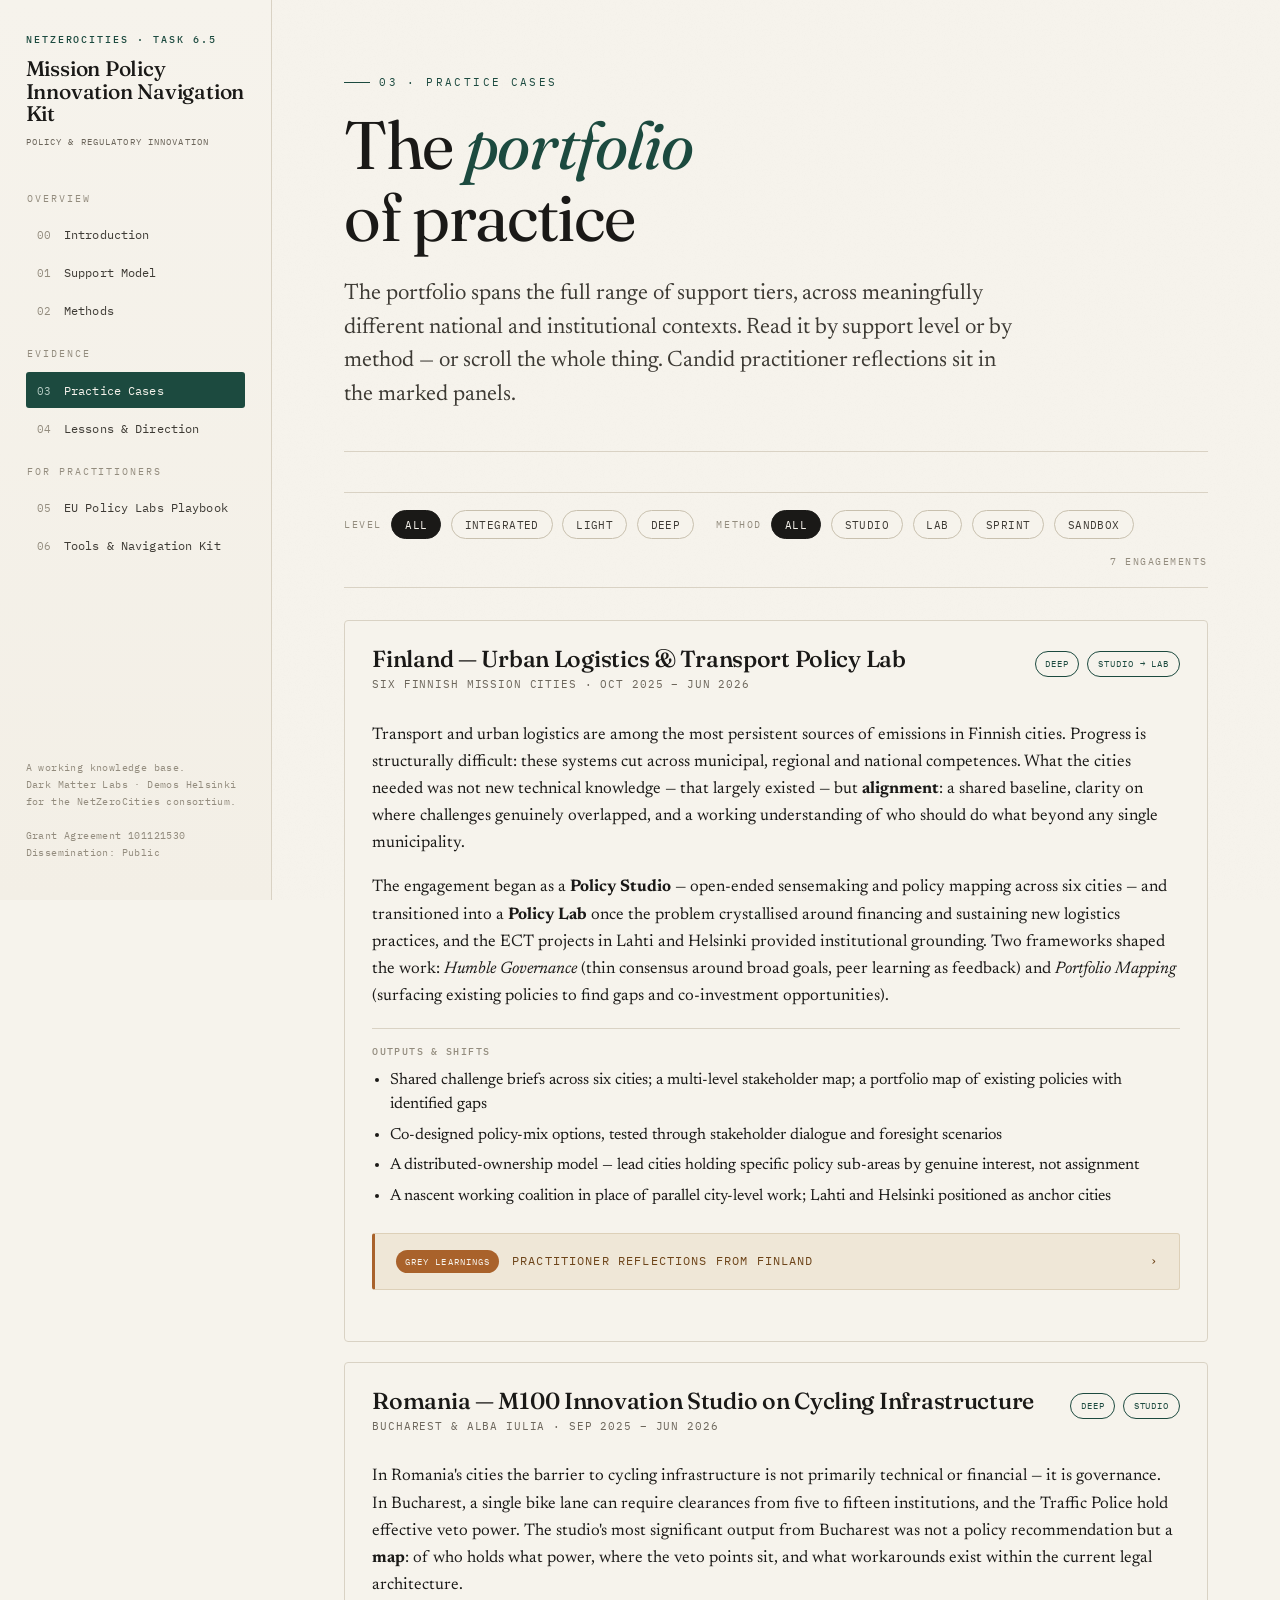
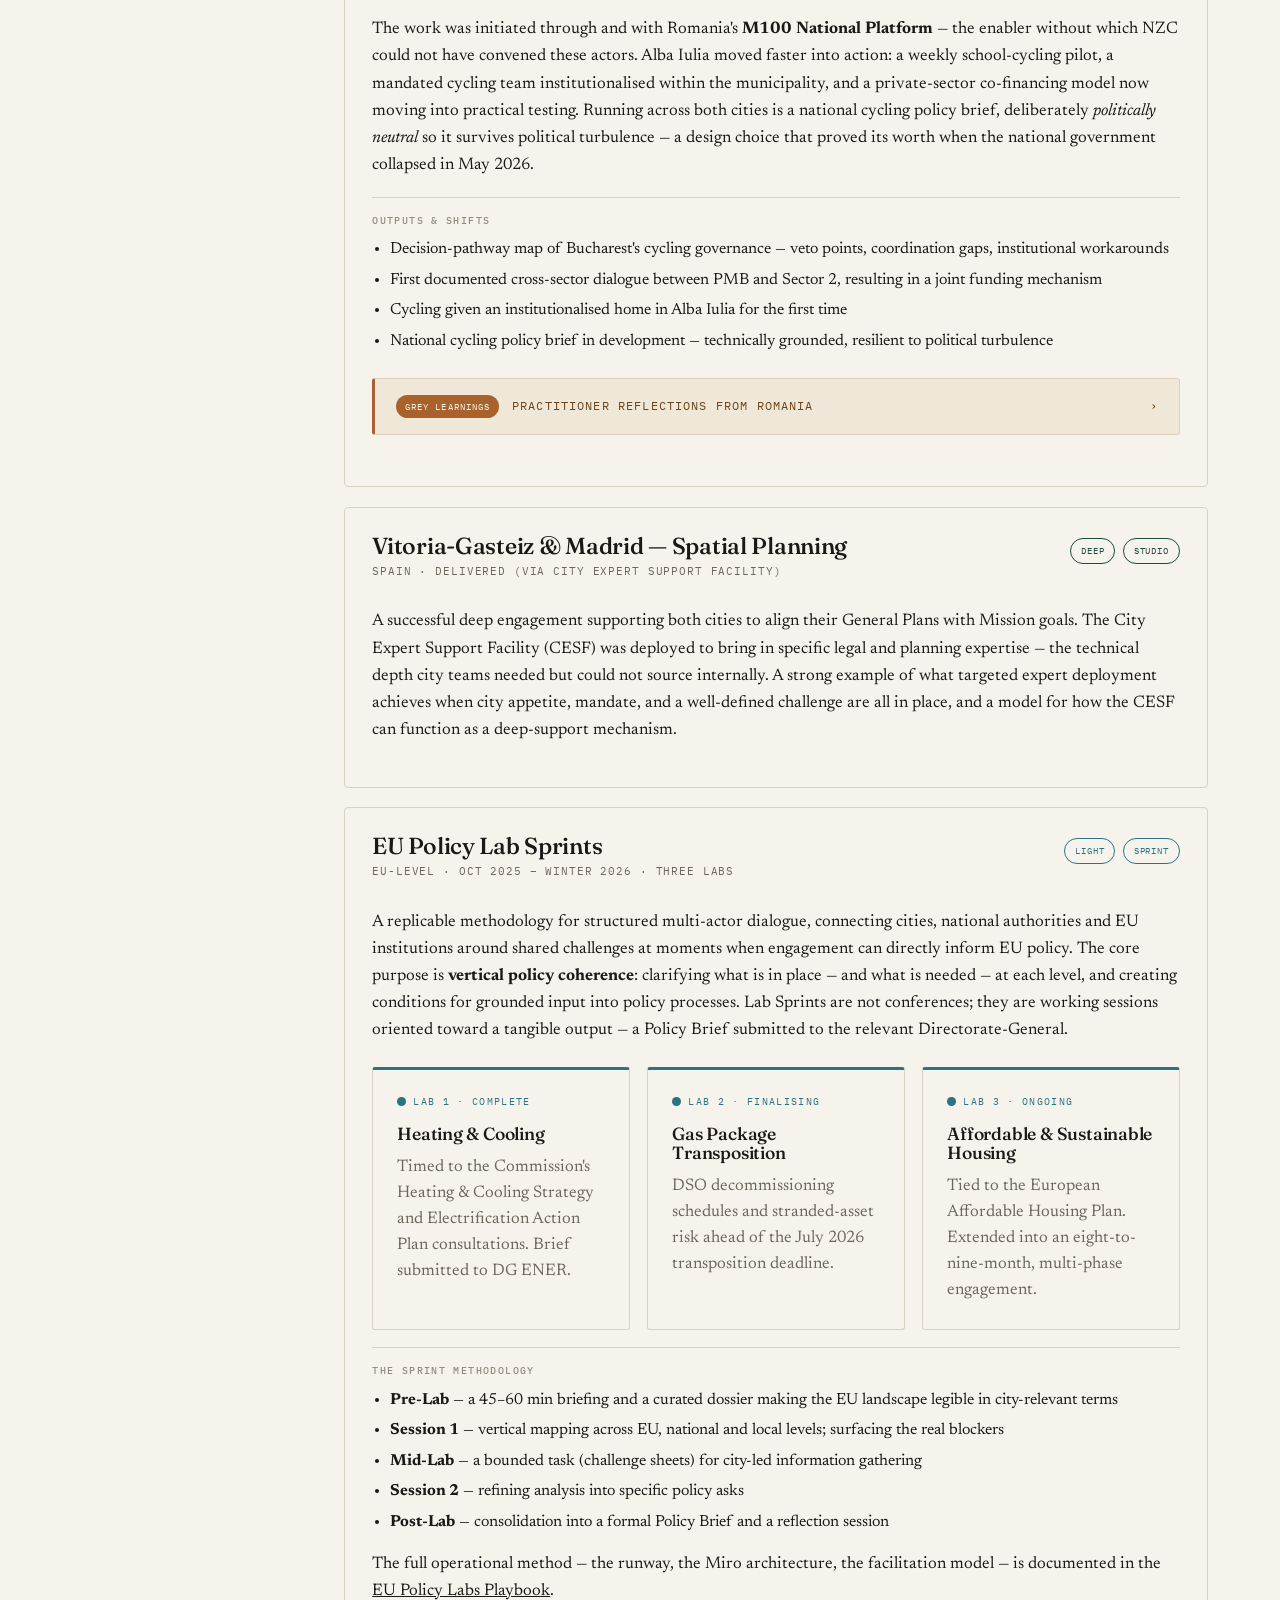
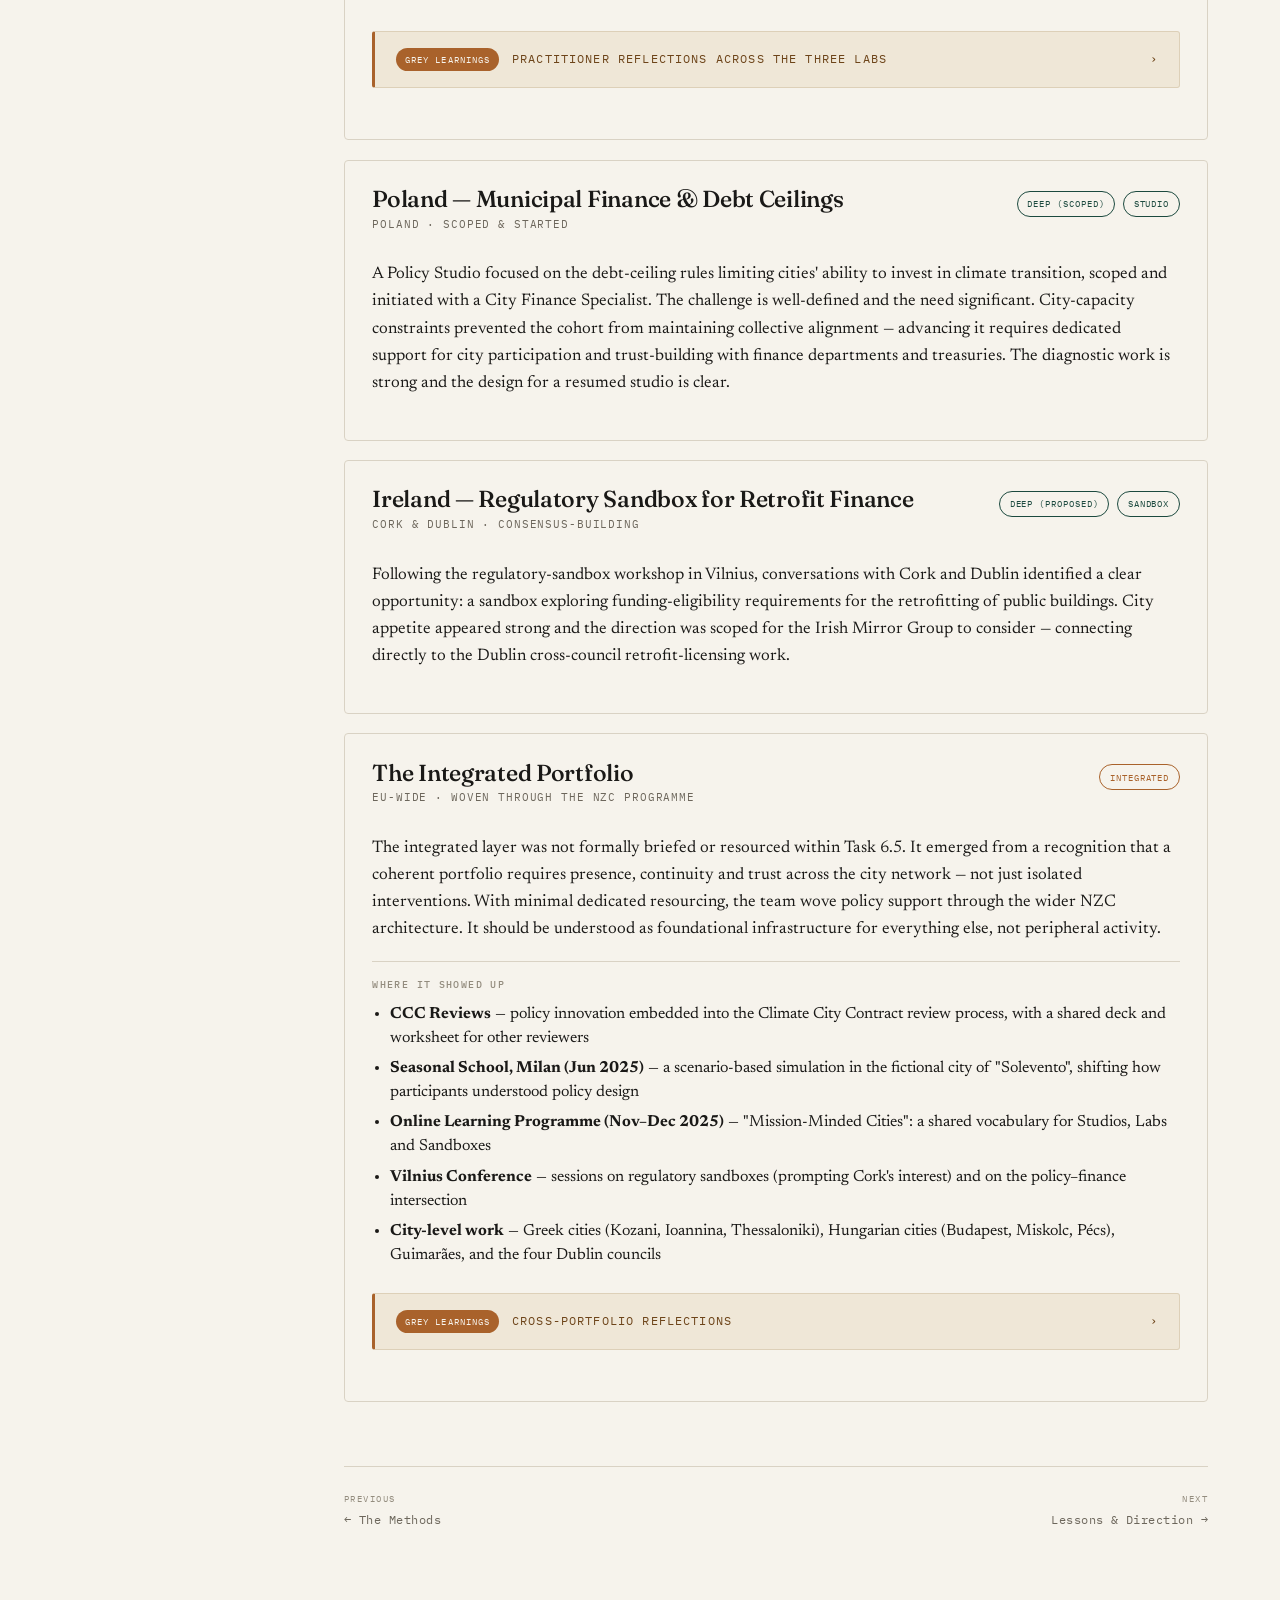
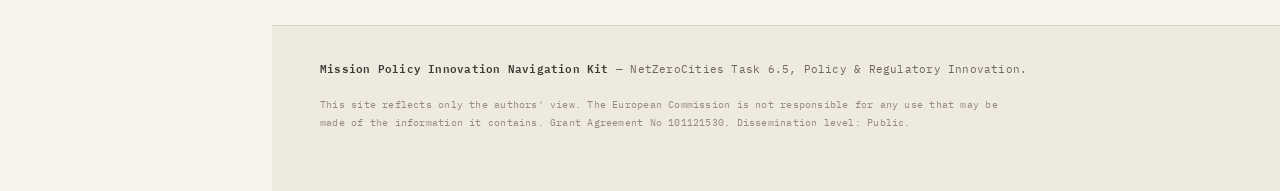
==== cases.html @ be7169e0 "project init" ====
<!DOCTYPE html>
<html lang="en">
<head>
<meta charset="utf-8">
<meta name="viewport" content="width=device-width, initial-scale=1">
<title>Practice Cases · Navigation Kit</title>
<meta name="description" content="The SGA1 portfolio of policy innovation practice: Finland, Romania, Spain, the three EU Policy Labs, and the integrated portfolio — filterable by support level and method.">
<script>document.documentElement.className += ' js';</script>
<link rel="preconnect" href="https://fonts.googleapis.com">
<link rel="preconnect" href="https://fonts.gstatic.com" crossorigin>
<link href="https://fonts.googleapis.com/css2?family=Fraunces:ital,opsz,wght@0,9..144,300..600;1,9..144,300..500&family=IBM+Plex+Mono:wght@400;500&family=Newsreader:ital,opsz,wght@0,6..72,400..600;1,6..72,400..500&display=swap" rel="stylesheet">
<link rel="stylesheet" href="assets/css/styles.css">
</head>
<body>
<a class="skip" href="#main">Skip to content</a>
<div class="scrim" aria-hidden="true"></div>
<header class="topbar" data-topbar></header>
<div class="shell">
  <aside class="rail" id="rail" data-rail>
    <noscript><a href="index.html">Introduction</a> · <a href="methods.html">Methods</a> · <a href="lessons.html">Lessons</a></noscript>
  </aside>

  <main class="main" id="main">
    <div class="wrap">

      <section class="hero reveal">
        <span class="eyebrow">03 · Practice Cases</span>
        <h1 class="page-title">The <span class="accent">portfolio</span><br>of practice</h1>
        <p class="hero__deck">The portfolio spans the full range of support tiers, across meaningfully different national and institutional contexts. Read it by support level or by method — or scroll the whole thing. Candid practitioner reflections sit in the marked panels.</p>
      </section>

      <div class="filterbar reveal" data-filterbar>
        <div class="filterbar__group">
          <span class="filterbar__label">Level</span>
          <button class="filter" data-dim="tier" data-val="all" aria-pressed="true">All</button>
          <button class="filter f-integrated" data-dim="tier" data-val="integrated" aria-pressed="false">Integrated</button>
          <button class="filter f-light" data-dim="tier" data-val="light" aria-pressed="false">Light</button>
          <button class="filter f-deep" data-dim="tier" data-val="deep" aria-pressed="false">Deep</button>
        </div>
        <div class="filterbar__group">
          <span class="filterbar__label">Method</span>
          <button class="filter" data-dim="method" data-val="all" aria-pressed="true">All</button>
          <button class="filter" data-dim="method" data-val="studio" aria-pressed="false">Studio</button>
          <button class="filter" data-dim="method" data-val="lab" aria-pressed="false">Lab</button>
          <button class="filter" data-dim="method" data-val="sprint" aria-pressed="false">Sprint</button>
          <button class="filter" data-dim="method" data-val="sandbox" aria-pressed="false">Sandbox</button>
        </div>
        <span class="filterbar__label" data-count style="margin-left:auto"></span>
      </div>

      <div class="case-list">

        <!-- FINLAND -->
        <article class="case reveal" id="finland" data-case data-tier="deep" data-method="lab studio">
          <div class="case__head">
            <div>
              <h3>Finland — Urban Logistics &amp; Transport Policy Lab</h3>
              <p class="case__geo">Six Finnish Mission Cities · Oct 2025 – Jun 2026</p>
            </div>
            <div class="case__flag">
              <span class="tagpill t-deep">Deep</span>
              <span class="tagpill t-deep">Studio → Lab</span>
            </div>
          </div>
          <div class="case__body">
            <p>Transport and urban logistics are among the most persistent sources of emissions in Finnish cities. Progress is structurally difficult: these systems cut across municipal, regional and national competences. What the cities needed was not new technical knowledge — that largely existed — but <strong>alignment</strong>: a shared baseline, clarity on where challenges genuinely overlapped, and a working understanding of who should do what beyond any single municipality.</p>
            <p>The engagement began as a <strong>Policy Studio</strong> — open-ended sensemaking and policy mapping across six cities — and transitioned into a <strong>Policy Lab</strong> once the problem crystallised around financing and sustaining new logistics practices, and the ECT projects in Lahti and Helsinki provided institutional grounding. Two frameworks shaped the work: <em>Humble Governance</em> (thin consensus around broad goals, peer learning as feedback) and <em>Portfolio Mapping</em> (surfacing existing policies to find gaps and co-investment opportunities).</p>
            <div class="case__outputs">
              <h4>Outputs &amp; shifts</h4>
              <ul>
                <li>Shared challenge briefs across six cities; a multi-level stakeholder map; a portfolio map of existing policies with identified gaps</li>
                <li>Co-designed policy-mix options, tested through stakeholder dialogue and foresight scenarios</li>
                <li>A distributed-ownership model — lead cities holding specific policy sub-areas by genuine interest, not assignment</li>
                <li>A nascent working coalition in place of parallel city-level work; Lahti and Helsinki positioned as anchor cities</li>
              </ul>
            </div>
          </div>
          <details class="practitioner">
            <summary><span class="badge">Grey learnings</span> Practitioner reflections from Finland <span class="caret" aria-hidden="true">›</span></summary>
            <div class="practitioner__body">
              <ul>
                <li><strong>Hold the format lightly at the start.</strong> The studio-to-lab transition was not planned — it emerged as the problem crystallised. Committing too early to a bounded lab would have foreclosed the sensemaking that made policy-mix development possible.</li>
                <li><strong>Multiple motivations are an asset if held carefully.</strong> Cities joined for different reasons — ECT linkages, SUMP/SULP iteration, mayoral priorities, liveability. Holding that diversity without flattening it into false consensus was a defining facilitation challenge.</li>
                <li><strong>Trust capital cannot be manufactured on short timelines.</strong> Demos Helsinki's and Anna Huttunen's existing credibility were load-bearing, not incidental.</li>
                <li><strong>In later phases, the relational infrastructure becomes the primary work.</strong> Ensuring clear, motivated, empowered owners as NZC stepped back mattered more than policy content.</li>
                <li><strong>Engage both domain experts and Mission Coordinators.</strong> Only experts risked isolation; only coordinators risked the work becoming too general to act on.</li>
              </ul>
            </div>
          </details>
        </article>

        <!-- ROMANIA -->
        <article class="case reveal" id="romania" data-case data-tier="deep" data-method="studio">
          <div class="case__head">
            <div>
              <h3>Romania — M100 Innovation Studio on Cycling Infrastructure</h3>
              <p class="case__geo">Bucharest &amp; Alba Iulia · Sep 2025 – Jun 2026</p>
            </div>
            <div class="case__flag">
              <span class="tagpill t-deep">Deep</span>
              <span class="tagpill t-deep">Studio</span>
            </div>
          </div>
          <div class="case__body">
            <p>In Romania's cities the barrier to cycling infrastructure is not primarily technical or financial — it is governance. In Bucharest, a single bike lane can require clearances from five to fifteen institutions, and the Traffic Police hold effective veto power. The studio's most significant output from Bucharest was not a policy recommendation but a <strong>map</strong>: of who holds what power, where the veto points sit, and what workarounds exist within the current legal architecture.</p>
            <p>The work was initiated through and with Romania's <strong>M100 National Platform</strong> — the enabler without which NZC could not have convened these actors. Alba Iulia moved faster into action: a weekly school-cycling pilot, a mandated cycling team institutionalised within the municipality, and a private-sector co-financing model now moving into practical testing. Running across both cities is a national cycling policy brief, deliberately <em>politically neutral</em> so it survives political turbulence — a design choice that proved its worth when the national government collapsed in May 2026.</p>
            <div class="case__outputs">
              <h4>Outputs &amp; shifts</h4>
              <ul>
                <li>Decision-pathway map of Bucharest's cycling governance — veto points, coordination gaps, institutional workarounds</li>
                <li>First documented cross-sector dialogue between PMB and Sector 2, resulting in a joint funding mechanism</li>
                <li>Cycling given an institutionalised home in Alba Iulia for the first time</li>
                <li>National cycling policy brief in development — technically grounded, resilient to political turbulence</li>
              </ul>
            </div>
          </div>
          <details class="practitioner">
            <summary><span class="badge">Grey learnings</span> Practitioner reflections from Romania <span class="caret" aria-hidden="true">›</span></summary>
            <div class="practitioner__body">
              <ul>
                <li><strong>Romanian cities are not built for emergence.</strong> The studio's exploratory logic sat uncomfortably against a strong preference for fixed deliverables. Maintaining engagement required ongoing translation into the language of concrete outputs.</li>
                <li><strong>The national platform is not optional infrastructure — it is the work.</strong> M100's legitimacy and Maria's active co-facilitation were load-bearing from the start. This model cannot be replicated without an equivalent embedded national partner.</li>
                <li><strong>Governance complexity is not just a barrier — it is the object of study.</strong> The decision-pathway map is now the foundation for everything that follows.</li>
                <li><strong>Political instability changes what is possible, not what is needed.</strong> The pivot to technical dialogues after the government collapse was preparation, not retreat.</li>
                <li><strong>You cannot parachute generic European policy advice into a post-communist, highly siloed context.</strong> Reini's ministry connections and Eugen's administrative knowledge were what made the national dimension credible.</li>
              </ul>
            </div>
          </details>
        </article>

        <!-- SPAIN -->
        <article class="case reveal" id="spain" data-case data-tier="deep" data-method="studio">
          <div class="case__head">
            <div>
              <h3>Vitoria-Gasteiz &amp; Madrid — Spatial Planning</h3>
              <p class="case__geo">Spain · Delivered (via City Expert Support Facility)</p>
            </div>
            <div class="case__flag">
              <span class="tagpill t-deep">Deep</span>
              <span class="tagpill t-deep">Studio</span>
            </div>
          </div>
          <div class="case__body">
            <p>A successful deep engagement supporting both cities to align their General Plans with Mission goals. The City Expert Support Facility (CESF) was deployed to bring in specific legal and planning expertise — the technical depth city teams needed but could not source internally. A strong example of what targeted expert deployment achieves when city appetite, mandate, and a well-defined challenge are all in place, and a model for how the CESF can function as a deep-support mechanism.</p>
          </div>
        </article>

        <!-- EU LABS -->
        <article class="case reveal" id="eu-labs" data-case data-tier="light" data-method="sprint">
          <div class="case__head">
            <div>
              <h3>EU Policy Lab Sprints</h3>
              <p class="case__geo">EU-level · Oct 2025 – Winter 2026 · three labs</p>
            </div>
            <div class="case__flag">
              <span class="tagpill t-light">Light</span>
              <span class="tagpill t-light">Sprint</span>
            </div>
          </div>
          <div class="case__body">
            <p>A replicable methodology for structured multi-actor dialogue, connecting cities, national authorities and EU institutions around shared challenges at moments when engagement can directly inform EU policy. The core purpose is <strong>vertical policy coherence</strong>: clarifying what is in place — and what is needed — at each level, and creating conditions for grounded input into policy processes. Lab Sprints are not conferences; they are working sessions oriented toward a tangible output — a Policy Brief submitted to the relevant Directorate-General.</p>
            <div class="card-grid cols-3" style="margin:1.4rem 0 0">
              <div class="card edge-light">
                <span class="card__tier t-light">Lab 1 · complete</span>
                <h3 style="font-size:1.1rem">Heating &amp; Cooling</h3>
                <p>Timed to the Commission's Heating &amp; Cooling Strategy and Electrification Action Plan consultations. Brief submitted to DG ENER.</p>
              </div>
              <div class="card edge-light">
                <span class="card__tier t-light">Lab 2 · finalising</span>
                <h3 style="font-size:1.1rem">Gas Package Transposition</h3>
                <p>DSO decommissioning schedules and stranded-asset risk ahead of the July 2026 transposition deadline.</p>
              </div>
              <div class="card edge-light">
                <span class="card__tier t-light">Lab 3 · ongoing</span>
                <h3 style="font-size:1.1rem">Affordable &amp; Sustainable Housing</h3>
                <p>Tied to the European Affordable Housing Plan. Extended into an eight-to-nine-month, multi-phase engagement.</p>
              </div>
            </div>
            <div class="case__outputs">
              <h4>The sprint methodology</h4>
              <ul>
                <li><strong>Pre-Lab</strong> — a 45–60 min briefing and a curated dossier making the EU landscape legible in city-relevant terms</li>
                <li><strong>Session 1</strong> — vertical mapping across EU, national and local levels; surfacing the real blockers</li>
                <li><strong>Mid-Lab</strong> — a bounded task (challenge sheets) for city-led information gathering</li>
                <li><strong>Session 2</strong> — refining analysis into specific policy asks</li>
                <li><strong>Post-Lab</strong> — consolidation into a formal Policy Brief and a reflection session</li>
              </ul>
            </div>
            <p style="margin-top:1.1rem">The full operational method — the runway, the Miro architecture, the facilitation model — is documented in the <a href="playbook.html">EU Policy Labs Playbook</a>.</p>
          </div>
          <details class="practitioner">
            <summary><span class="badge">Grey learnings</span> Practitioner reflections across the three labs <span class="caret" aria-hidden="true">›</span></summary>
            <div class="practitioner__body">
              <ul>
                <li><strong>The pre-lab phase is the most determinative factor in output quality — and the least visible.</strong> Specific problem framing, the right participants, and dossier depth almost entirely determined what happened in the room.</li>
                <li><strong>The format works best tied to a live policy window.</strong> A consultation open, a directive in transposition, a plan just launched — that is when engagement sharpens and the brief carries weight.</li>
                <li><strong>Two-track engagement helps the breadth–depth tension.</strong> Letting participants choose headline awareness or full working engagement served a wide audience without diluting the substantive work.</li>
                <li><strong>Consortium co-delivery is a strength and a coordination cost.</strong> Breadth of networks and expertise, but real coordination investment between sessions.</li>
                <li><strong>The housing lab revealed the limits of the sprint format for politically complex agendas.</strong> Extending Lab 3 into a multi-phase engagement was the right call — knowing when to extend is itself a design judgement.</li>
              </ul>
            </div>
          </details>
        </article>

        <!-- POLAND -->
        <article class="case reveal" id="poland" data-case data-tier="deep" data-method="studio">
          <div class="case__head">
            <div>
              <h3>Poland — Municipal Finance &amp; Debt Ceilings</h3>
              <p class="case__geo">Poland · Scoped &amp; started</p>
            </div>
            <div class="case__flag">
              <span class="tagpill t-deep">Deep (scoped)</span>
              <span class="tagpill t-deep">Studio</span>
            </div>
          </div>
          <div class="case__body">
            <p>A Policy Studio focused on the debt-ceiling rules limiting cities' ability to invest in climate transition, scoped and initiated with a City Finance Specialist. The challenge is well-defined and the need significant. City-capacity constraints prevented the cohort from maintaining collective alignment — advancing it requires dedicated support for city participation and trust-building with finance departments and treasuries. The diagnostic work is strong and the design for a resumed studio is clear.</p>
          </div>
        </article>

        <!-- IRELAND -->
        <article class="case reveal" id="ireland" data-case data-tier="deep" data-method="sandbox">
          <div class="case__head">
            <div>
              <h3>Ireland — Regulatory Sandbox for Retrofit Finance</h3>
              <p class="case__geo">Cork &amp; Dublin · Consensus-building</p>
            </div>
            <div class="case__flag">
              <span class="tagpill t-deep">Deep (proposed)</span>
              <span class="tagpill t-deep">Sandbox</span>
            </div>
          </div>
          <div class="case__body">
            <p>Following the regulatory-sandbox workshop in Vilnius, conversations with Cork and Dublin identified a clear opportunity: a sandbox exploring funding-eligibility requirements for the retrofitting of public buildings. City appetite appeared strong and the direction was scoped for the Irish Mirror Group to consider — connecting directly to the Dublin cross-council retrofit-licensing work.</p>
          </div>
        </article>

        <!-- INTEGRATED PORTFOLIO -->
        <article class="case reveal" id="integrated" data-case data-tier="integrated" data-method="integrated">
          <div class="case__head">
            <div>
              <h3>The Integrated Portfolio</h3>
              <p class="case__geo">EU-wide · woven through the NZC programme</p>
            </div>
            <div class="case__flag">
              <span class="tagpill t-integrated">Integrated</span>
            </div>
          </div>
          <div class="case__body">
            <p>The integrated layer was not formally briefed or resourced within Task 6.5. It emerged from a recognition that a coherent portfolio requires presence, continuity and trust across the city network — not just isolated interventions. With minimal dedicated resourcing, the team wove policy support through the wider NZC architecture. It should be understood as foundational infrastructure for everything else, not peripheral activity.</p>
            <div class="case__outputs">
              <h4>Where it showed up</h4>
              <ul>
                <li><strong>CCC Reviews</strong> — policy innovation embedded into the Climate City Contract review process, with a shared deck and worksheet for other reviewers</li>
                <li><strong>Seasonal School, Milan (Jun 2025)</strong> — a scenario-based simulation in the fictional city of "Solevento", shifting how participants understood policy design</li>
                <li><strong>Online Learning Programme (Nov–Dec 2025)</strong> — "Mission-Minded Cities": a shared vocabulary for Studios, Labs and Sandboxes</li>
                <li><strong>Vilnius Conference</strong> — sessions on regulatory sandboxes (prompting Cork's interest) and on the policy–finance intersection</li>
                <li><strong>City-level work</strong> — Greek cities (Kozani, Ioannina, Thessaloniki), Hungarian cities (Budapest, Miskolc, Pécs), Guimarães, and the four Dublin councils</li>
              </ul>
            </div>
          </div>
          <details class="practitioner">
            <summary><span class="badge">Grey learnings</span> Cross-portfolio reflections <span class="caret" aria-hidden="true">›</span></summary>
            <div class="practitioner__body">
              <ul>
                <li><strong>Scoping is the first step — the critical shift comes after.</strong> Surfacing that Italy needs a data-governance intervention has value; the moment that matters most is proposing pathways and co-designing how cities and NZC move through it together.</li>
                <li><strong>The hidden layer is consensus and mandate-building.</strong> Before substantive work can begin, cities and platforms must agree a shared scope and the mandate to act. Rarely budgeted for; determines whether everything else is possible.</li>
                <li><strong>Without dedicated funding for city staff time, even strong appetite has a ceiling.</strong> Guimarães, Poland and Hungary all illustrate this — goodwill is not a substitute for attributed time.</li>
                <li><strong>National brokering relationships are a pre-condition, not a by-product.</strong> Without pre-existing trust at platform level, the facilitation load falls on NZC and progress slows.</li>
                <li><strong>This work was delivered with minimal dedicated resourcing — and that has a cost.</strong> The gap between what was attempted and what was resourced is itself a signal.</li>
              </ul>
            </div>
          </details>
        </article>

      </div>

      <nav class="pager" aria-label="Page navigation">
        <a class="prev" href="methods.html"><span>Previous</span>← The Methods</a>
        <a class="next" href="lessons.html"><span>Next</span>Lessons &amp; Direction →</a>
      </nav>

    </div>

    <footer class="sitefoot">
      <div class="sitefoot__inner">
        <strong>Mission Policy Innovation Navigation Kit</strong> — NetZeroCities Task 6.5, Policy &amp; Regulatory Innovation.
        <p class="disclaimer">This site reflects only the authors' view. The European Commission is not responsible for any use that may be made of the information it contains. Grant Agreement No 101121530. Dissemination level: Public.</p>
      </div>
    </footer>
  </main>
</div>
<script src="assets/js/app.js"></script>
</body>
</html>
---- assets/css/styles.css ----
/* =====================================================================
   Mission Policy Innovation Navigation Kit
   NetZeroCities · Task 6.5 — Policy & Regulatory Innovation
   A public knowledge atlas. Editorial, warm, institutional.
   ===================================================================== */

/* ---------- Design tokens ---------- */
:root {
  /* Paper & ink */
  --paper:        #f6f3ec;
  --paper-2:      #efeae0;   /* recessed panels */
  --paper-3:      #e9e3d6;   /* deeper panels */
  --ink:          #1a1917;
  --ink-soft:     #3d3a34;
  --muted:        #6c665b;
  --faint:        #938c7e;
  --hair:         #d9d2c4;
  --hair-strong:  #c8c0ae;

  /* Accent — considered evergreen, not eco-cliché */
  --accent:       #1c4a3f;
  --accent-deep:  #123028;
  --accent-tint:  #dfe8e1;

  /* Functional tier colours */
  --tier-integrated: #a9622b;  /* clay   */
  --tier-light:      #2c7382;  /* teal   */
  --tier-deep:       #1c4a3f;  /* green  */
  --tier-integrated-tint: #f0e3d5;
  --tier-light-tint:      #dcebee;
  --tier-deep-tint:       #dfe8e1;

  /* Practitioner / grey-learning highlight */
  --practitioner-bg:   #efe7d7;
  --practitioner-edge: #a9622b;

  /* Type */
  --display: "Fraunces", Georgia, "Times New Roman", serif;
  --body:    "Newsreader", Georgia, serif;
  --mono:    "IBM Plex Mono", ui-monospace, "SFMono-Regular", Menlo, monospace;

  /* Rhythm */
  --measure: 40rem;
  --gutter:  clamp(1.25rem, 4vw, 3rem);
  --rail:    17rem;

  --shadow-sm: 0 1px 2px rgba(26,25,23,.05), 0 2px 8px rgba(26,25,23,.04);
  --shadow-md: 0 4px 14px rgba(26,25,23,.08), 0 12px 40px rgba(26,25,23,.06);
  --radius: 3px;
}

/* ---------- Reset ---------- */
*, *::before, *::after { box-sizing: border-box; }
html { -webkit-text-size-adjust: 100%; scroll-behavior: smooth; }
@media (prefers-reduced-motion: reduce) {
  html { scroll-behavior: auto; }
  * { animation-duration: .001ms !important; transition-duration: .001ms !important; }
}
body {
  margin: 0;
  background: var(--paper);
  color: var(--ink);
  font-family: var(--body);
  font-size: 1.18rem;
  line-height: 1.62;
  font-optical-sizing: auto;
  -webkit-font-smoothing: antialiased;
  text-rendering: optimizeLegibility;
}
img { max-width: 100%; display: block; }
a { color: inherit; }
h1,h2,h3,h4 { font-family: var(--display); font-weight: 460; line-height: 1.08; margin: 0; letter-spacing: -.012em; }

/* Paper grain — subtle atmosphere */
body::before {
  content: "";
  position: fixed; inset: 0;
  pointer-events: none;
  z-index: 0;
  opacity: .5;
  background-image: url("data:image/svg+xml,%3Csvg xmlns='http://www.w3.org/2000/svg' width='140' height='140'%3E%3Cfilter id='n'%3E%3CfeTurbulence type='fractalNoise' baseFrequency='.85' numOctaves='2' stitchTiles='stitch'/%3E%3CfeColorMatrix type='saturate' values='0'/%3E%3C/filter%3E%3Crect width='100%25' height='100%25' filter='url(%23n)' opacity='.035'/%3E%3C/svg%3E");
}

/* ---------- Layout shell ---------- */
.shell { display: grid; grid-template-columns: var(--rail) 1fr; min-height: 100vh; position: relative; z-index: 1; }

/* ---------- Sidebar rail ---------- */
.rail {
  position: sticky; top: 0; align-self: start;
  height: 100vh; overflow-y: auto;
  border-right: 1px solid var(--hair);
  padding: 2rem 1.6rem 2.4rem;
  background: linear-gradient(180deg, var(--paper) 0%, #f3efe6 100%);
  display: flex; flex-direction: column; gap: 1.6rem;
}
.brand { display: block; text-decoration: none; }
.brand__kicker {
  display: block;
  font-family: var(--mono); font-size: .62rem; letter-spacing: .2em;
  text-transform: uppercase; color: var(--tier-deep); font-weight: 500;
}
.brand__title { display: block; font-family: var(--display); font-size: 1.32rem; line-height: 1.08; margin-top: .55rem; font-weight: 500; letter-spacing: -.01em; }
.brand__sub { display: block; font-family: var(--mono); font-size: .58rem; letter-spacing: .12em; color: var(--muted); margin-top: .55rem; text-transform: uppercase; }

.nav { display: flex; flex-direction: column; gap: .1rem; }
.nav__label {
  font-family: var(--mono); font-size: .6rem; letter-spacing: .2em; text-transform: uppercase;
  color: var(--faint); margin: 1rem 0 .5rem; padding-left: .1rem;
}
.nav a {
  text-decoration: none; color: var(--ink-soft);
  font-family: var(--mono); font-size: .78rem; letter-spacing: .01em;
  padding: .5rem .7rem; border-radius: var(--radius);
  display: flex; align-items: baseline; gap: .6rem;
  transition: background .18s ease, color .18s ease;
}
.nav a .idx { color: var(--faint); font-size: .68rem; min-width: 1.1rem; }
.nav a:hover { background: var(--paper-3); color: var(--ink); }
.nav a[aria-current="page"] { background: var(--accent); color: #f6f3ec; }
.nav a[aria-current="page"] .idx { color: #b9cec6; }

.rail__foot { margin-top: auto; font-family: var(--mono); font-size: .62rem; color: var(--faint); line-height: 1.7; letter-spacing: .04em; }
.rail__foot a { color: var(--muted); }

/* ---------- Mobile top bar ---------- */
.topbar { display: none; }

/* ---------- Main column ---------- */
.main { min-width: 0; }
.wrap { max-width: 60rem; margin: 0 auto; padding: var(--gutter); padding-top: clamp(2rem, 5vw, 4.5rem); padding-bottom: 6rem; }
.prose { max-width: var(--measure); }
.prose p { margin: 0 0 1.15rem; }
.prose p.lead { font-size: 1.34rem; line-height: 1.5; color: var(--ink-soft); }
.prose > * + h2 { margin-top: 3rem; }
.prose > * + h3 { margin-top: 2.1rem; }
.prose strong { font-weight: 600; }
.prose em { font-style: italic; }

/* ---------- Eyebrows, headings ---------- */
.eyebrow {
  font-family: var(--mono); font-size: .68rem; letter-spacing: .22em; text-transform: uppercase;
  color: var(--tier-deep); display: inline-flex; align-items: center; gap: .6rem; margin-bottom: 1.1rem;
}
.eyebrow::before { content: ""; width: 1.6rem; height: 1px; background: var(--tier-deep); display: inline-block; }

h1.page-title { font-size: clamp(2.5rem, 6vw, 4.2rem); font-weight: 400; letter-spacing: -.02em; }
h1.page-title .accent { font-style: italic; color: var(--accent); }
h2 { font-size: clamp(1.6rem, 3vw, 2.15rem); }
h3 { font-size: 1.32rem; font-weight: 520; }
.section-num {
  font-family: var(--mono); font-size: .7rem; letter-spacing: .16em; color: var(--faint);
  text-transform: uppercase; display: block; margin-bottom: .5rem;
}

/* ---------- Hero ---------- */
.hero { padding-bottom: 1rem; border-bottom: 1px solid var(--hair); margin-bottom: 2.5rem; }
.hero__deck { font-size: 1.4rem; line-height: 1.5; color: var(--ink-soft); max-width: 42rem; margin-top: 1.5rem; }
.hero__meta { display: flex; flex-wrap: wrap; gap: 1.5rem 2.5rem; margin-top: 2rem; }
.hero__meta div { }
.hero__meta dt { font-family: var(--mono); font-size: .6rem; letter-spacing: .18em; text-transform: uppercase; color: var(--faint); }
.hero__meta dd { margin: .3rem 0 0; font-family: var(--display); font-size: 1.05rem; }

/* ---------- Stat band ---------- */
.stats { display: grid; grid-template-columns: repeat(auto-fit, minmax(9rem,1fr)); gap: 1px; background: var(--hair); border: 1px solid var(--hair); border-radius: var(--radius); overflow: hidden; margin: 2.5rem 0; }
.stat { background: var(--paper); padding: 1.4rem 1.3rem; }
.stat__num { font-family: var(--display); font-size: 2.5rem; font-weight: 380; line-height: 1; letter-spacing: -.02em; }
.stat__num sup { font-size: .9rem; vertical-align: super; color: var(--accent); }
.stat__label { font-family: var(--mono); font-size: .64rem; letter-spacing: .1em; text-transform: uppercase; color: var(--muted); margin-top: .6rem; line-height: 1.5; }

/* ---------- Cards ---------- */
.card-grid { display: grid; gap: 1.1rem; margin: 2rem 0; }
.card-grid.cols-2 { grid-template-columns: repeat(auto-fit, minmax(17rem,1fr)); }
.card-grid.cols-3 { grid-template-columns: repeat(auto-fit, minmax(14rem,1fr)); }

.card {
  background: var(--paper); border: 1px solid var(--hair); border-radius: var(--radius);
  padding: 1.5rem 1.5rem 1.6rem; text-decoration: none; color: inherit; display: flex; flex-direction: column;
  transition: transform .2s ease, box-shadow .2s ease, border-color .2s ease;
  position: relative; overflow: hidden;
}
a.card:hover { transform: translateY(-3px); box-shadow: var(--shadow-md); border-color: var(--hair-strong); }
.card__tier { font-family: var(--mono); font-size: .6rem; letter-spacing: .14em; text-transform: uppercase; display: inline-flex; align-items: center; gap: .45rem; margin-bottom: .9rem; }
.card__tier::before { content: ""; width: .55rem; height: .55rem; border-radius: 50%; background: currentColor; }
.card h3 { font-size: 1.22rem; }
.card p { font-size: 1rem; line-height: 1.55; color: var(--muted); margin: .7rem 0 0; }
.card__meta { margin-top: auto; padding-top: 1rem; font-family: var(--mono); font-size: .64rem; letter-spacing: .06em; color: var(--faint); }
.card__arrow { position: absolute; top: 1.3rem; right: 1.3rem; color: var(--faint); transition: transform .2s ease, color .2s ease; }
a.card:hover .card__arrow { transform: translate(2px,-2px); color: var(--accent); }

/* tier tinting */
.t-integrated { color: var(--tier-integrated); }
.t-light { color: var(--tier-light); }
.t-deep { color: var(--tier-deep); }
.card.edge-integrated { border-top: 3px solid var(--tier-integrated); }
.card.edge-light { border-top: 3px solid var(--tier-light); }
.card.edge-deep { border-top: 3px solid var(--tier-deep); }

/* ---------- Navigator (the two-axis explorer) ---------- */
.navigator { border: 1px solid var(--hair-strong); border-radius: 5px; background: var(--paper); margin: 2.5rem 0; box-shadow: var(--shadow-sm); overflow: hidden; }
.navigator__head { display: flex; flex-wrap: wrap; align-items: center; justify-content: space-between; gap: 1rem; padding: 1.1rem 1.3rem; border-bottom: 1px solid var(--hair); background: var(--paper-2); }
.navigator__title { font-family: var(--mono); font-size: .68rem; letter-spacing: .16em; text-transform: uppercase; color: var(--ink-soft); }
.toggle { display: inline-flex; border: 1px solid var(--hair-strong); border-radius: 100px; overflow: hidden; background: var(--paper); }
.toggle button {
  font-family: var(--mono); font-size: .68rem; letter-spacing: .08em; text-transform: uppercase;
  border: 0; background: transparent; color: var(--muted); padding: .55rem 1.1rem; cursor: pointer;
  transition: background .2s ease, color .2s ease;
}
.toggle button[aria-pressed="true"] { background: var(--accent); color: var(--paper); }
.navigator__body { padding: 1.3rem; }
.axis { margin-bottom: 1.4rem; }
.axis:last-child { margin-bottom: 0; }
.axis__head { display: flex; align-items: baseline; gap: .7rem; margin-bottom: .9rem; padding-bottom: .5rem; border-bottom: 1px dashed var(--hair-strong); }
.axis__dot { width: .7rem; height: .7rem; border-radius: 50%; flex: none; }
.axis__name { font-family: var(--display); font-size: 1.25rem; font-weight: 500; }
.axis__meta { font-family: var(--mono); font-size: .64rem; letter-spacing: .08em; color: var(--faint); text-transform: uppercase; margin-left: auto; }
.axis__desc { font-size: .98rem; color: var(--muted); margin: -.4rem 0 .9rem; max-width: 44rem; }
.chips { display: flex; flex-wrap: wrap; gap: .5rem; }
.chip {
  font-family: var(--mono); font-size: .7rem; letter-spacing: .04em;
  padding: .45rem .8rem; border-radius: 100px; border: 1px solid var(--hair-strong);
  background: var(--paper); color: var(--ink-soft); text-decoration: none;
  display: inline-flex; align-items: center; gap: .45rem; transition: all .18s ease;
}
.chip:hover { border-color: var(--accent); color: var(--accent); background: var(--accent-tint); }
.chip .tag { font-size: .58rem; letter-spacing: .1em; text-transform: uppercase; color: var(--faint); }

/* ---------- Matrix (methods × support level) ---------- */
.matrix { width: 100%; border-collapse: collapse; margin: 2rem 0; font-size: .98rem; }
.matrix th, .matrix td { text-align: left; padding: .95rem 1rem; border-bottom: 1px solid var(--hair); vertical-align: top; }
.matrix thead th { font-family: var(--mono); font-size: .6rem; letter-spacing: .14em; text-transform: uppercase; color: var(--faint); font-weight: 500; border-bottom: 1px solid var(--hair-strong); }
.matrix tbody th { font-family: var(--display); font-weight: 520; font-size: 1.1rem; white-space: nowrap; }
.matrix tbody tr:hover { background: var(--paper-2); }
.matrix a { color: var(--accent); text-decoration: none; border-bottom: 1px solid var(--accent-tint); }
.matrix a:hover { border-color: var(--accent); }
.matrix .lvl { font-family: var(--mono); font-size: .62rem; letter-spacing: .08em; text-transform: uppercase; display: inline-flex; align-items: center; gap: .4rem; white-space: nowrap; }
.matrix .lvl::before { content: ""; width: .5rem; height: .5rem; border-radius: 50%; background: currentColor; }
.matrix__scroll { overflow-x: auto; -webkit-overflow-scrolling: touch; margin: 2rem -0.2rem; }
@media (max-width: 620px){ .matrix { font-size: .9rem; } .matrix th, .matrix td { padding: .7rem .6rem; } }

/* ---------- Method / detail blocks ---------- */
.detail { border: 1px solid var(--hair); border-radius: var(--radius); background: var(--paper); padding: 1.7rem 1.7rem 1.8rem; margin: 1.4rem 0; scroll-margin-top: 2rem; }
.detail__top { border-left: 3px solid var(--accent); padding-left: 1.1rem; margin-bottom: 1.2rem; }
.detail.tier-integrated .detail__top { border-color: var(--tier-integrated); }
.detail.tier-light .detail__top { border-color: var(--tier-light); }
.detail.tier-deep .detail__top { border-color: var(--tier-deep); }
.detail h3 { font-size: 1.55rem; }
.detail__tagline { font-family: var(--mono); font-size: .66rem; letter-spacing: .1em; text-transform: uppercase; color: var(--muted); margin-top: .5rem; }
.spec { display: grid; grid-template-columns: repeat(auto-fit, minmax(11rem,1fr)); gap: 1rem 1.4rem; margin-top: 1.3rem; padding-top: 1.2rem; border-top: 1px solid var(--hair); }
.spec dt { font-family: var(--mono); font-size: .6rem; letter-spacing: .14em; text-transform: uppercase; color: var(--faint); margin-bottom: .3rem; }
.spec dd { margin: 0; font-size: 1rem; line-height: 1.5; }

/* ---------- Practitioner panel (grey learnings) ---------- */
.practitioner {
  background: var(--practitioner-bg);
  border: 1px solid #ddd0b8; border-left: 3px solid var(--practitioner-edge);
  border-radius: var(--radius); margin: 1.6rem 0; overflow: hidden;
}
.practitioner > summary {
  cursor: pointer; list-style: none; padding: 1rem 1.3rem;
  display: flex; align-items: center; gap: .8rem;
  font-family: var(--mono); font-size: .72rem; letter-spacing: .1em; text-transform: uppercase; color: #6d4419;
}
.practitioner > summary::-webkit-details-marker { display: none; }
.practitioner > summary .badge {
  font-size: .58rem; letter-spacing: .12em; background: var(--practitioner-edge); color: #f6f3ec;
  padding: .25rem .55rem; border-radius: 100px;
}
.practitioner > summary .caret { margin-left: auto; transition: transform .2s ease; }
.practitioner[open] > summary .caret { transform: rotate(90deg); }
.practitioner__body { padding: 0 1.3rem 1.3rem; }
.practitioner__body p { font-size: 1.02rem; }
.practitioner__body ul { margin: 0; padding: 0; list-style: none; }
.practitioner__body li { position: relative; padding-left: 1.4rem; margin-bottom: .9rem; font-size: 1.02rem; line-height: 1.55; }
.practitioner__body li::before { content: "—"; position: absolute; left: 0; color: var(--practitioner-edge); }
.practitioner__body li strong { color: #5a3712; }

/* ---------- Callout / note ---------- */
.note { border: 1px solid var(--hair); border-left: 3px solid var(--tier-light); background: var(--paper-2); padding: 1.1rem 1.3rem; border-radius: var(--radius); margin: 1.5rem 0; font-size: 1.02rem; }
.note__label { font-family: var(--mono); font-size: .62rem; letter-spacing: .14em; text-transform: uppercase; color: var(--tier-light); display: block; margin-bottom: .45rem; }

.placeholder-link { font-family: var(--mono); font-size: .82em; color: var(--faint); border: 1px dashed var(--hair-strong); padding: .05rem .4rem; border-radius: 3px; white-space: nowrap; }

/* ---------- Filter bar (cases) ---------- */
.filterbar { display: flex; flex-wrap: wrap; align-items: center; gap: .9rem 1.4rem; padding: 1.1rem 0; border-top: 1px solid var(--hair); border-bottom: 1px solid var(--hair); margin: 1.5rem 0 2rem; }
.filterbar__group { display: flex; align-items: center; gap: .6rem; flex-wrap: wrap; }
.filterbar__label { font-family: var(--mono); font-size: .6rem; letter-spacing: .16em; text-transform: uppercase; color: var(--faint); }
.filter { font-family: var(--mono); font-size: .68rem; letter-spacing: .04em; padding: .4rem .8rem; border-radius: 100px; border: 1px solid var(--hair-strong); background: var(--paper); color: var(--ink-soft); cursor: pointer; transition: all .16s ease; text-transform: uppercase; }
.filter:hover { border-color: var(--accent); }
.filter[aria-pressed="true"] { background: var(--ink); color: var(--paper); border-color: var(--ink); }
.filter.f-integrated[aria-pressed="true"] { background: var(--tier-integrated); border-color: var(--tier-integrated); }
.filter.f-light[aria-pressed="true"] { background: var(--tier-light); border-color: var(--tier-light); }
.filter.f-deep[aria-pressed="true"] { background: var(--tier-deep); border-color: var(--tier-deep); }

.case-list { display: grid; gap: 1.2rem; }
.case { border: 1px solid var(--hair); border-radius: 4px; background: var(--paper); padding: 1.6rem 1.7rem; transition: box-shadow .2s ease, opacity .3s ease; scroll-margin-top: 2rem; }
.case.is-hidden { display: none; }
.case__head { display: flex; flex-wrap: wrap; align-items: baseline; gap: .8rem; }
.case__flag { display: flex; gap: .5rem; flex-wrap: wrap; margin-left: auto; }
.tagpill { font-family: var(--mono); font-size: .58rem; letter-spacing: .1em; text-transform: uppercase; padding: .28rem .6rem; border-radius: 100px; border: 1px solid currentColor; }
.case h3 { font-size: 1.45rem; }
.case__geo { font-family: var(--mono); font-size: .68rem; letter-spacing: .08em; color: var(--muted); text-transform: uppercase; margin-top: .3rem; }
.case__body { margin-top: 1rem; }
.case__body p { font-size: 1.05rem; }
.case__outputs { margin: 1.1rem 0 0; padding: 1.1rem 0 0; border-top: 1px solid var(--hair); }
.case__outputs h4 { font-family: var(--mono); font-size: .62rem; letter-spacing: .14em; text-transform: uppercase; color: var(--faint); margin: 0 0 .7rem; font-weight: 500; }
.case__outputs ul { margin: 0; padding-left: 1.1rem; }
.case__outputs li { margin-bottom: .4rem; font-size: 1rem; line-height: 1.5; }

/* ---------- Timeline (playbook runway) ---------- */
.timeline { display: grid; gap: 0; margin: 2rem 0; border: 1px solid var(--hair); border-radius: 4px; overflow: hidden; }
.tl-phase { display: grid; grid-template-columns: 8rem 1fr; border-bottom: 1px solid var(--hair); }
.tl-phase:last-child { border-bottom: 0; }
.tl-phase__when { background: var(--accent); color: var(--paper); padding: 1.1rem 1rem; font-family: var(--mono); font-size: .68rem; letter-spacing: .08em; text-transform: uppercase; }
.tl-phase:nth-child(even) .tl-phase__when { background: var(--accent-deep); }
.tl-phase__what { padding: 1.1rem 1.3rem; }
.tl-phase__what h4 { font-family: var(--display); font-size: 1.15rem; margin: 0 0 .4rem; }
.tl-phase__what p { margin: 0; font-size: 1rem; color: var(--muted); }

.checklist { list-style: none; margin: 1rem 0 0; padding: 0; }
.checklist li { position: relative; padding-left: 1.8rem; margin-bottom: .6rem; font-size: 1.02rem; line-height: 1.5; }
.checklist li::before { content: ""; position: absolute; left: 0; top: .35em; width: .85rem; height: .85rem; border: 1.5px solid var(--tier-deep); border-radius: 2px; }

/* ---------- Big pull quote ---------- */
.pull { font-family: var(--display); font-size: clamp(1.5rem, 3.2vw, 2.3rem); line-height: 1.24; font-weight: 380; letter-spacing: -.01em; margin: 3rem 0; padding-left: 1.5rem; border-left: 2px solid var(--accent); color: var(--ink); font-style: italic; }
.pull cite { display: block; font-family: var(--mono); font-style: normal; font-size: .7rem; letter-spacing: .12em; text-transform: uppercase; color: var(--muted); margin-top: 1rem; }

/* ---------- Shifts (numbered) ---------- */
.shift { display: grid; grid-template-columns: 3.5rem 1fr; gap: 1.3rem; padding: 1.6rem 0; border-top: 1px solid var(--hair); }
.shift__n { font-family: var(--display); font-size: 2.6rem; font-weight: 340; color: var(--accent); line-height: 1; }
.shift__from-to { font-family: var(--mono); font-size: .66rem; letter-spacing: .08em; text-transform: uppercase; color: var(--faint); margin-bottom: .6rem; }
.shift__from-to b { color: var(--tier-integrated); font-weight: 500; }
.shift__from-to i { color: var(--tier-deep); font-style: normal; font-weight: 500; }
.shift h3 { font-size: 1.35rem; margin-bottom: .5rem; }
.shift p { margin: 0; color: var(--ink-soft); font-size: 1.05rem; }

/* ---------- Section divider ---------- */
.rule { border: 0; border-top: 1px solid var(--hair); margin: 3rem 0; }
.dotrule { border: 0; border-top: 1px dashed var(--hair-strong); margin: 2.2rem 0; }

/* ---------- Next / prev footer ---------- */
.pager { display: flex; justify-content: space-between; gap: 1rem; margin-top: 4rem; padding-top: 1.5rem; border-top: 1px solid var(--hair); }
.pager a { text-decoration: none; font-family: var(--mono); font-size: .72rem; letter-spacing: .04em; color: var(--muted); max-width: 48%; transition: color .18s ease; }
.pager a:hover { color: var(--accent); }
.pager a span { display: block; font-size: .58rem; letter-spacing: .16em; text-transform: uppercase; color: var(--faint); margin-bottom: .3rem; }
.pager a.next { text-align: right; margin-left: auto; }

.sitefoot { border-top: 1px solid var(--hair); background: var(--paper-2); padding: 2rem var(--gutter) 3rem; }
.sitefoot__inner { max-width: 60rem; margin: 0 auto; font-family: var(--mono); font-size: .68rem; line-height: 1.8; color: var(--muted); letter-spacing: .02em; }
.sitefoot__inner strong { color: var(--ink-soft); font-weight: 600; }
.disclaimer { margin-top: 1rem; font-size: .64rem; color: var(--faint); max-width: 44rem; }

/* ---------- Reveal on load ----------
   Pure CSS, triggered by the tiny inline <head> script that adds `.js`.
   Deliberately TRANSFORM-ONLY: the element is always fully opaque, so if
   the animation engine is paused (backgrounded tab) or JS never loads,
   content is still visible — just positioned normally. Never a white screen. */
html.js .reveal { animation: rise .7s cubic-bezier(.22,.61,.36,1) both; }
html.js .reveal:nth-child(2){ animation-delay:.06s }
html.js .reveal:nth-child(3){ animation-delay:.12s }
html.js .reveal:nth-child(4){ animation-delay:.18s }
html.js .reveal:nth-child(5){ animation-delay:.24s }
@keyframes rise { from { transform: translateY(16px); } to { transform: translateY(0); } }

/* skip link */
.skip { position: absolute; left: -999px; top: 0; background: var(--ink); color: var(--paper); padding: .6rem 1rem; font-family: var(--mono); font-size: .8rem; z-index: 100; }
.skip:focus { left: .5rem; top: .5rem; }

/* ---------- Responsive ---------- */
@media (max-width: 860px) {
  .shell { grid-template-columns: 1fr; }
  .rail {
    position: fixed; inset: 0 0 0 auto; width: min(82vw, 20rem); z-index: 50;
    transform: translateX(100%); transition: transform .3s cubic-bezier(.4,0,.2,1);
    box-shadow: var(--shadow-md); border-left: 1px solid var(--hair);
  }
  body.nav-open .rail { transform: none; }
  .topbar {
    display: flex; align-items: center; justify-content: space-between;
    position: sticky; top: 0; z-index: 40; padding: .9rem var(--gutter);
    background: rgba(246,243,236,.9); backdrop-filter: blur(8px); border-bottom: 1px solid var(--hair);
  }
  .topbar__brand { font-family: var(--display); font-size: 1.05rem; text-decoration: none; color: var(--ink); }
  .topbar__brand small { display: block; font-family: var(--mono); font-size: .54rem; letter-spacing: .14em; text-transform: uppercase; color: var(--muted); }
  .menu-btn { border: 1px solid var(--hair-strong); background: var(--paper); border-radius: var(--radius); padding: .5rem .8rem; font-family: var(--mono); font-size: .68rem; letter-spacing: .1em; text-transform: uppercase; cursor: pointer; }
  .scrim { position: fixed; inset: 0; background: rgba(26,25,23,.35); opacity: 0; pointer-events: none; transition: opacity .3s ease; z-index: 45; }
  body.nav-open .scrim { opacity: 1; pointer-events: auto; }
  .shift { grid-template-columns: 2.4rem 1fr; gap: .9rem; }
  .tl-phase { grid-template-columns: 1fr; }
  .tl-phase__when { border-bottom: 1px solid rgba(255,255,255,.15); }
}
@media (min-width: 861px) { .topbar, .scrim { display: none; } }

@media (max-width: 520px) {
  body { font-size: 1.08rem; }
  .navigator__head { flex-direction: column; align-items: flex-start; }
}
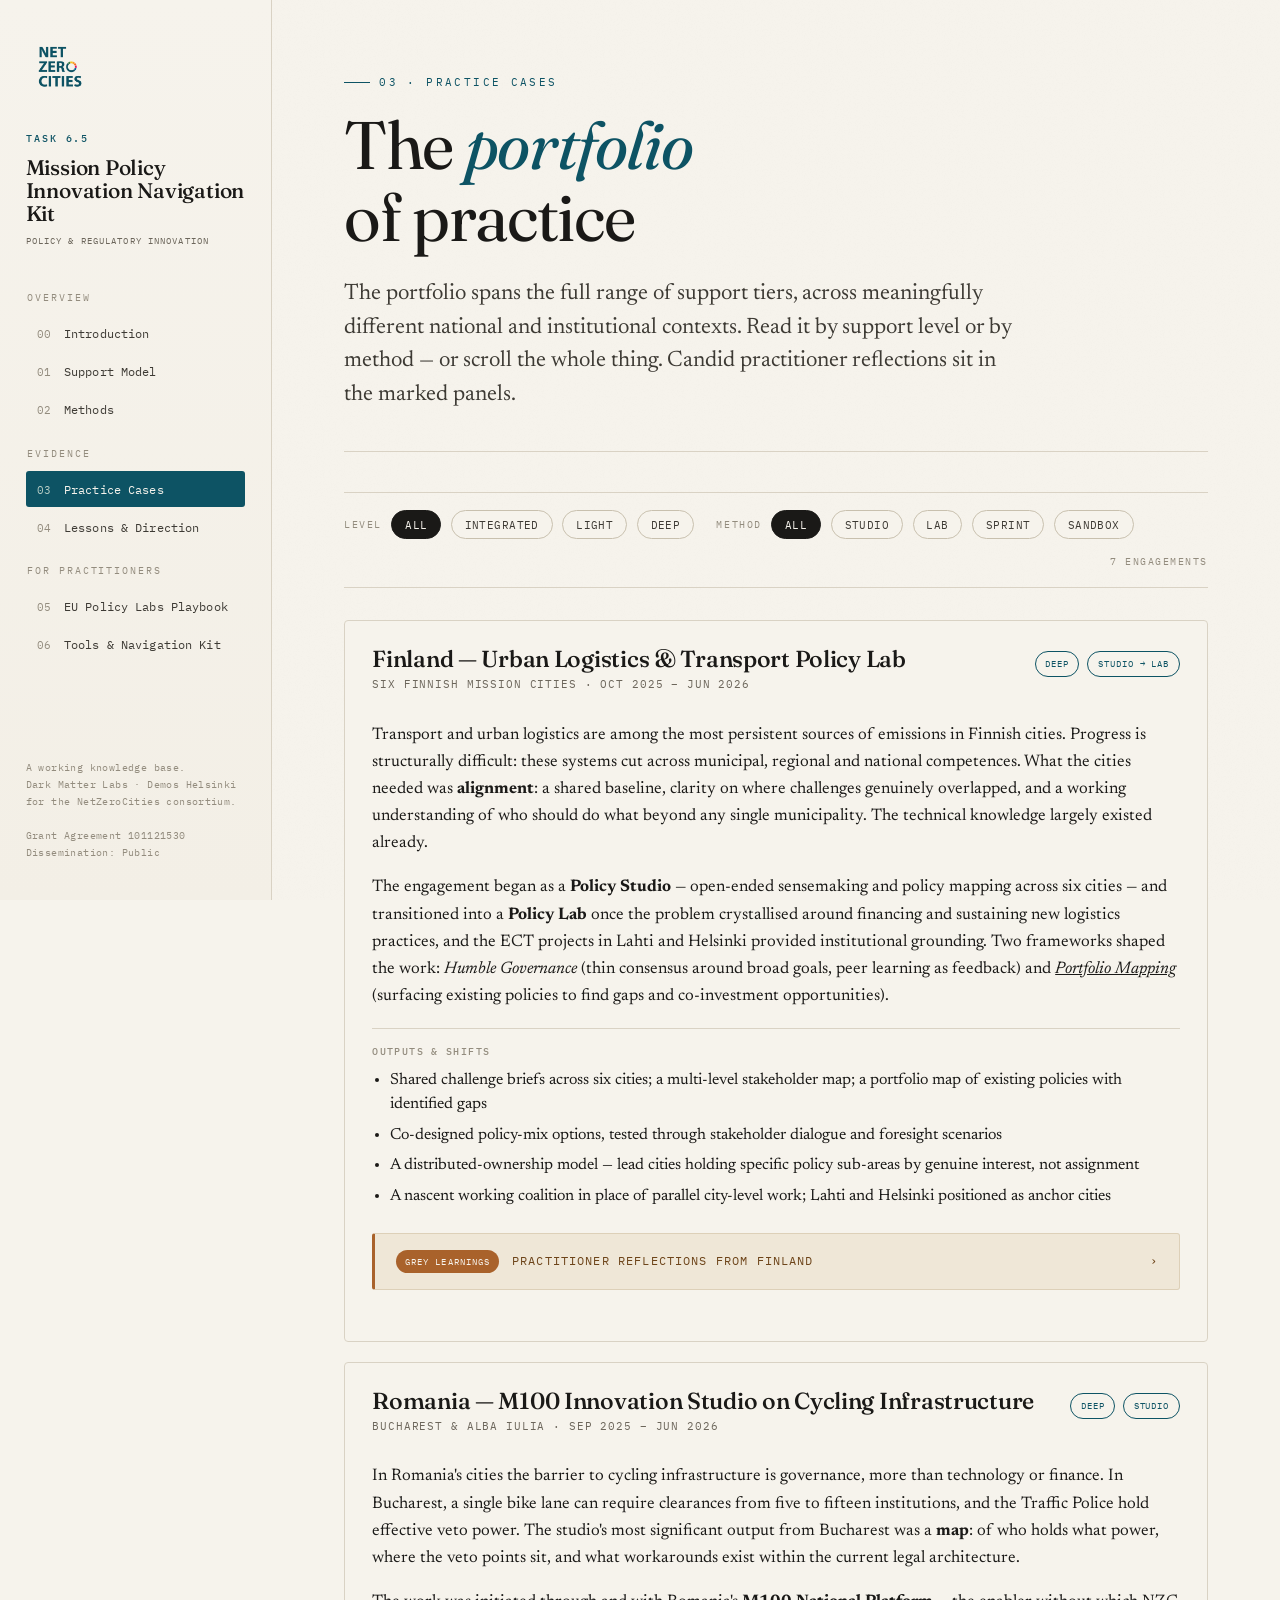
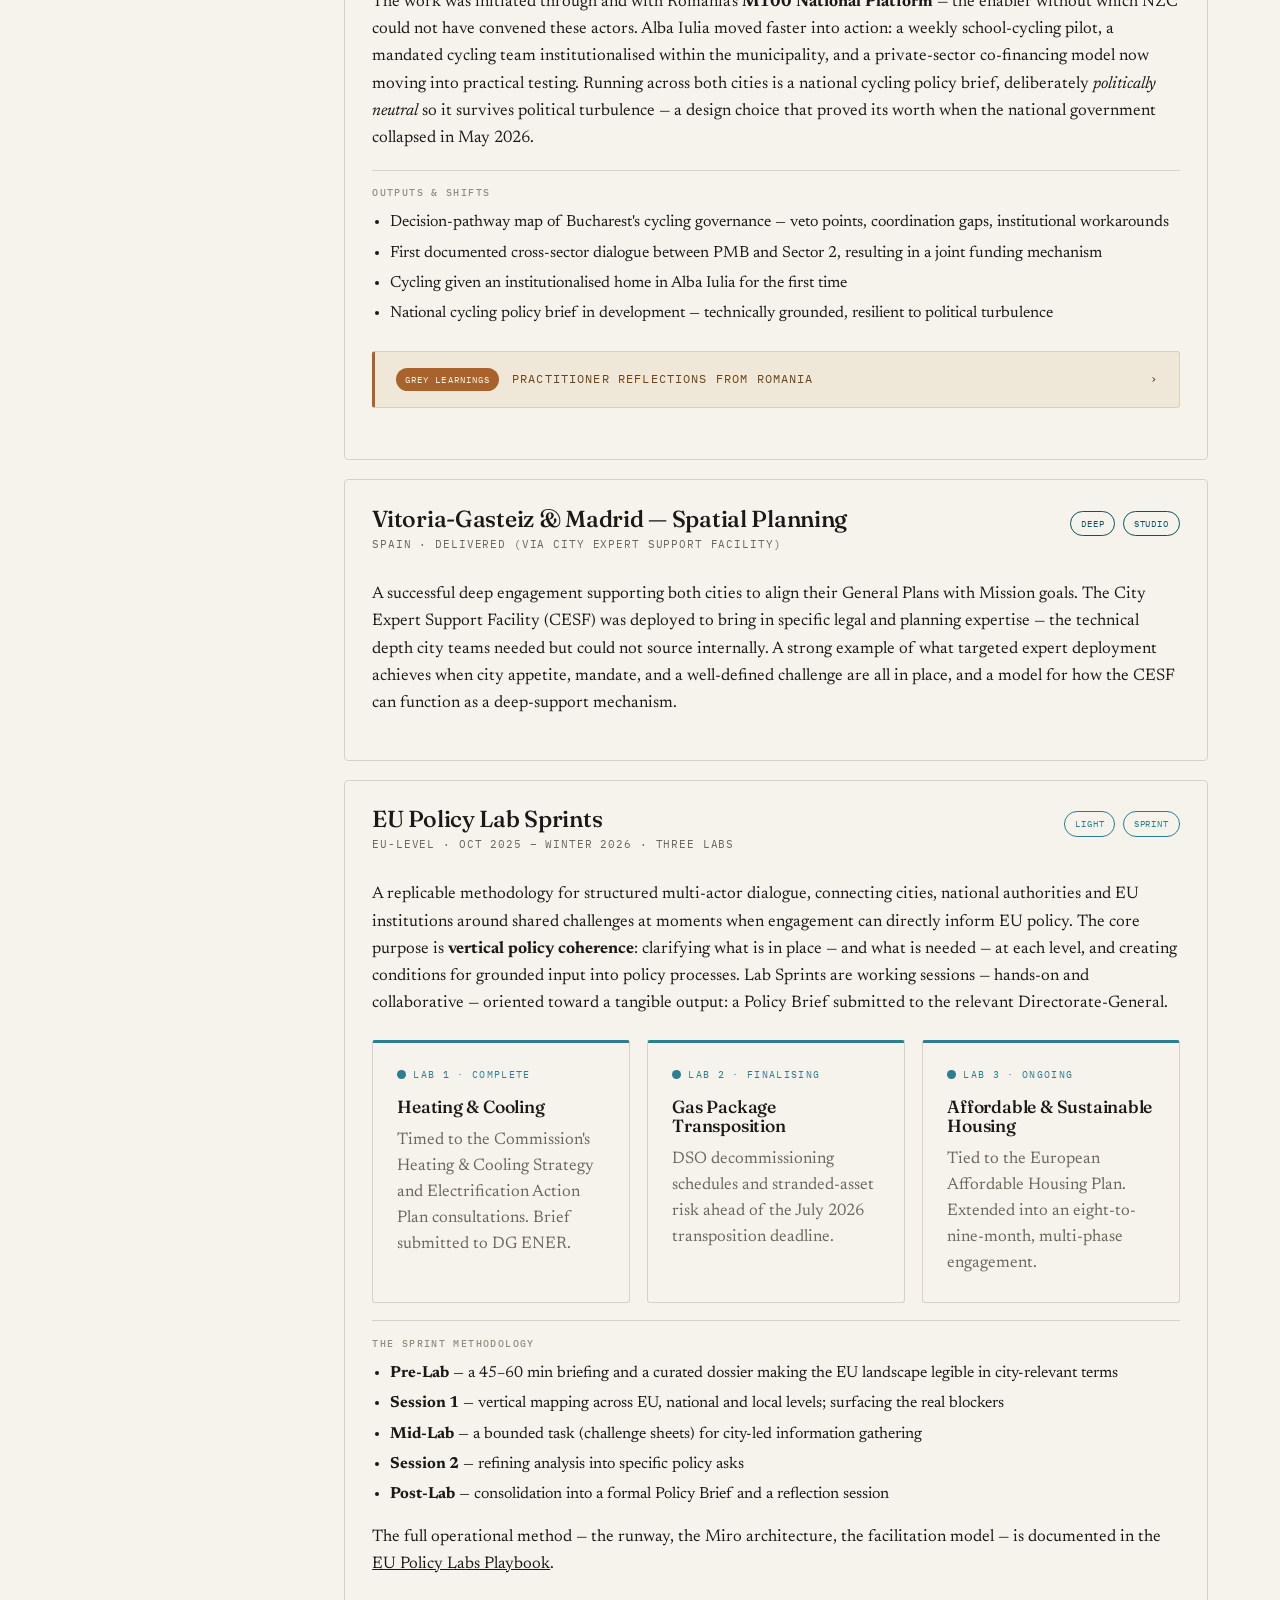
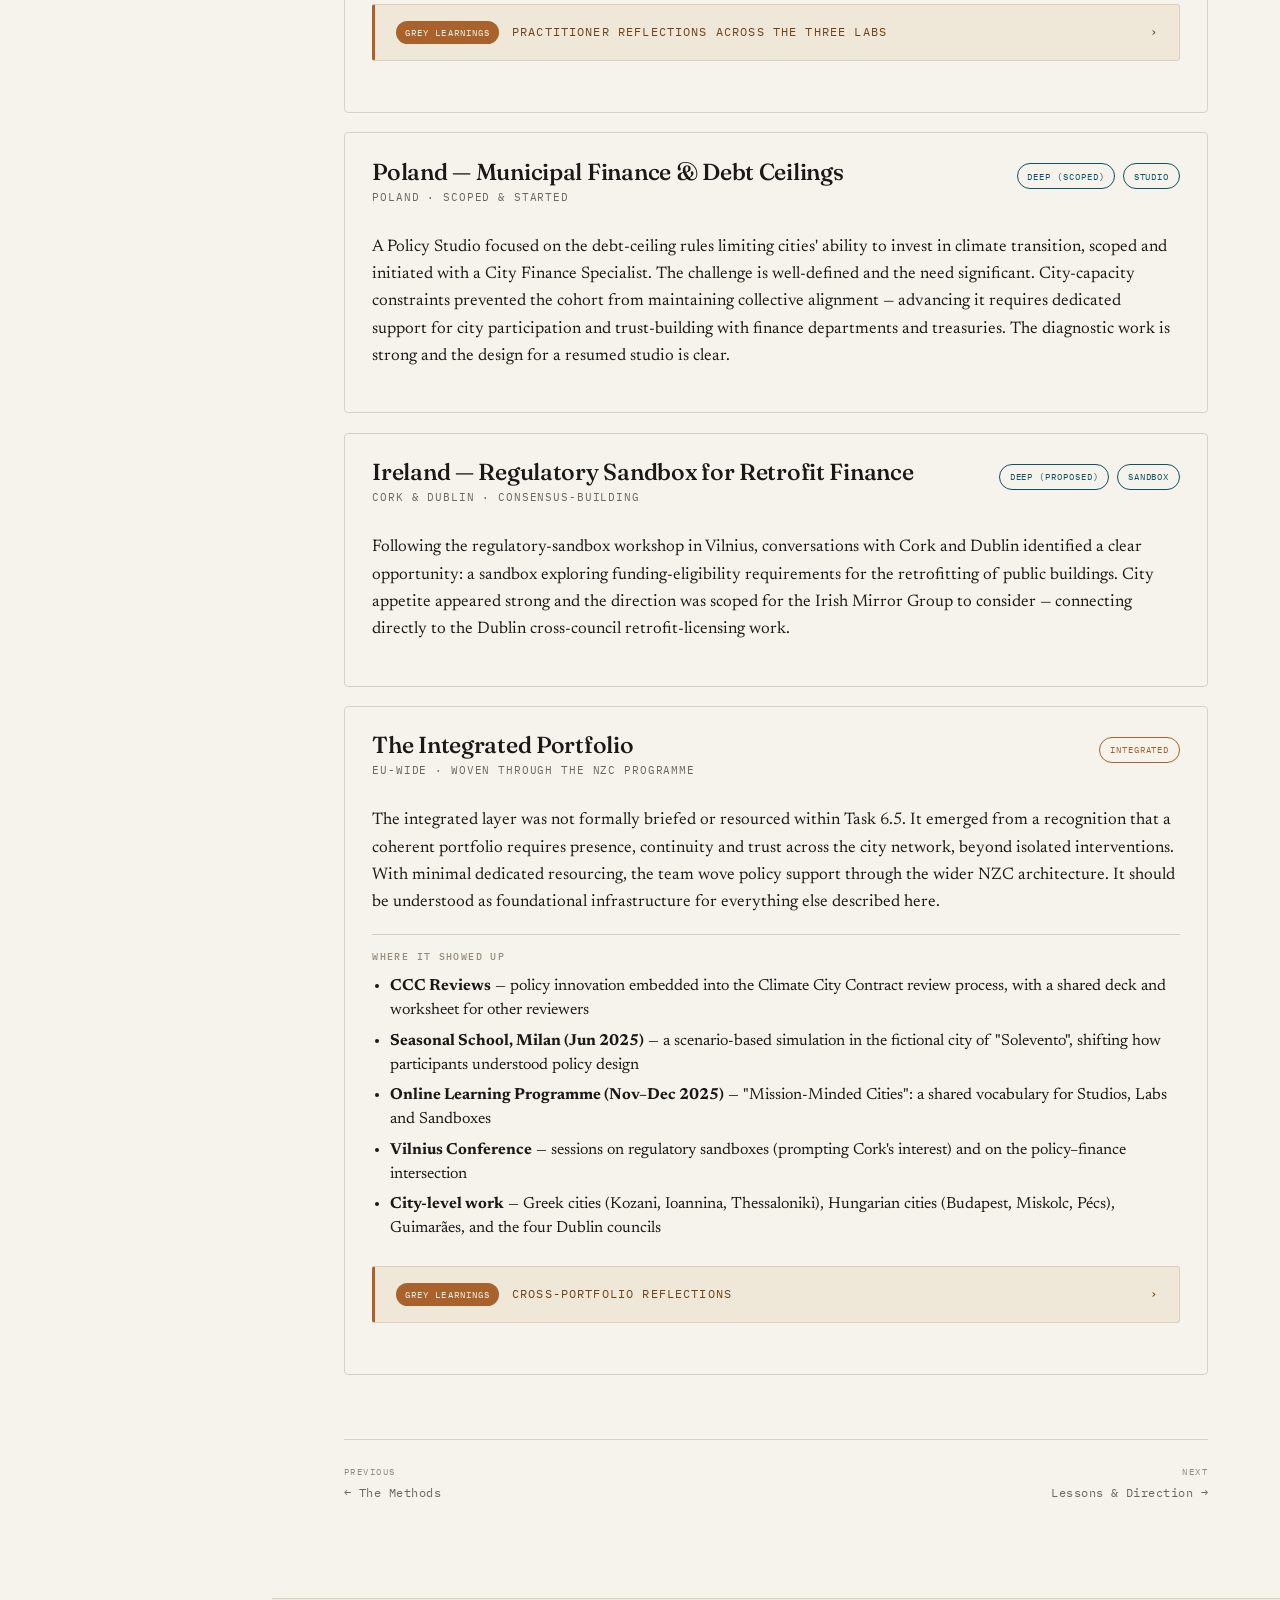
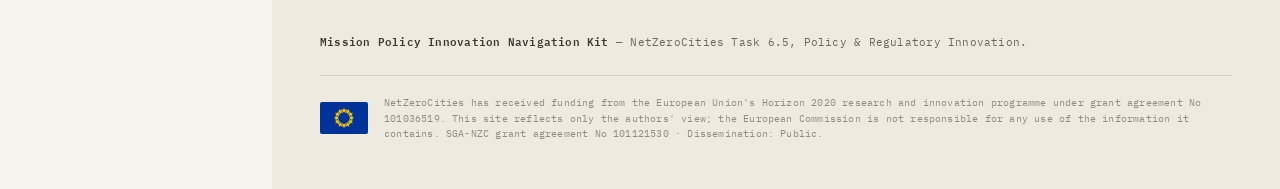
==== commit 48152763: "add updates" ====
--- a/cases.html
+++ b/cases.html
@@ -3,6 +3,7 @@
 <head>
 <meta charset="utf-8">
 <meta name="viewport" content="width=device-width, initial-scale=1">
+<link rel="icon" href="assets/img/nzc-mark.png">
 <title>Practice Cases · Navigation Kit</title>
 <meta name="description" content="The SGA1 portfolio of policy innovation practice: Finland, Romania, Spain, the three EU Policy Labs, and the integrated portfolio — filterable by support level and method.">
 <script>document.documentElement.className += ' js';</script>
@@ -63,8 +64,8 @@
             </div>
           </div>
           <div class="case__body">
-            <p>Transport and urban logistics are among the most persistent sources of emissions in Finnish cities. Progress is structurally difficult: these systems cut across municipal, regional and national competences. What the cities needed was not new technical knowledge — that largely existed — but <strong>alignment</strong>: a shared baseline, clarity on where challenges genuinely overlapped, and a working understanding of who should do what beyond any single municipality.</p>
-            <p>The engagement began as a <strong>Policy Studio</strong> — open-ended sensemaking and policy mapping across six cities — and transitioned into a <strong>Policy Lab</strong> once the problem crystallised around financing and sustaining new logistics practices, and the ECT projects in Lahti and Helsinki provided institutional grounding. Two frameworks shaped the work: <em>Humble Governance</em> (thin consensus around broad goals, peer learning as feedback) and <em>Portfolio Mapping</em> (surfacing existing policies to find gaps and co-investment opportunities).</p>
+            <p>Transport and urban logistics are among the most persistent sources of emissions in Finnish cities. Progress is structurally difficult: these systems cut across municipal, regional and national competences. What the cities needed was <strong>alignment</strong>: a shared baseline, clarity on where challenges genuinely overlapped, and a working understanding of who should do what beyond any single municipality. The technical knowledge largely existed already.</p>
+            <p>The engagement began as a <strong>Policy Studio</strong> — open-ended sensemaking and policy mapping across six cities — and transitioned into a <strong>Policy Lab</strong> once the problem crystallised around financing and sustaining new logistics practices, and the ECT projects in Lahti and Helsinki provided institutional grounding. Two frameworks shaped the work: <em>Humble Governance</em> (thin consensus around broad goals, peer learning as feedback) and <em><a href="resources.html#p-curating">Portfolio Mapping</a></em> (surfacing existing policies to find gaps and co-investment opportunities).</p>
             <div class="case__outputs">
               <h4>Outputs &amp; shifts</h4>
               <ul>
@@ -81,7 +82,7 @@
               <ul>
                 <li><strong>Hold the format lightly at the start.</strong> The studio-to-lab transition was not planned — it emerged as the problem crystallised. Committing too early to a bounded lab would have foreclosed the sensemaking that made policy-mix development possible.</li>
                 <li><strong>Multiple motivations are an asset if held carefully.</strong> Cities joined for different reasons — ECT linkages, SUMP/SULP iteration, mayoral priorities, liveability. Holding that diversity without flattening it into false consensus was a defining facilitation challenge.</li>
-                <li><strong>Trust capital cannot be manufactured on short timelines.</strong> Demos Helsinki's and Anna Huttunen's existing credibility were load-bearing, not incidental.</li>
+                <li><strong>Trust capital cannot be manufactured on short timelines.</strong> Demos Helsinki's and Anna Huttunen's existing credibility were load-bearing from the start.</li>
                 <li><strong>In later phases, the relational infrastructure becomes the primary work.</strong> Ensuring clear, motivated, empowered owners as NZC stepped back mattered more than policy content.</li>
                 <li><strong>Engage both domain experts and Mission Coordinators.</strong> Only experts risked isolation; only coordinators risked the work becoming too general to act on.</li>
               </ul>
@@ -102,7 +103,7 @@
             </div>
           </div>
           <div class="case__body">
-            <p>In Romania's cities the barrier to cycling infrastructure is not primarily technical or financial — it is governance. In Bucharest, a single bike lane can require clearances from five to fifteen institutions, and the Traffic Police hold effective veto power. The studio's most significant output from Bucharest was not a policy recommendation but a <strong>map</strong>: of who holds what power, where the veto points sit, and what workarounds exist within the current legal architecture.</p>
+            <p>In Romania's cities the barrier to cycling infrastructure is governance, more than technology or finance. In Bucharest, a single bike lane can require clearances from five to fifteen institutions, and the Traffic Police hold effective veto power. The studio's most significant output from Bucharest was a <strong>map</strong>: of who holds what power, where the veto points sit, and what workarounds exist within the current legal architecture.</p>
             <p>The work was initiated through and with Romania's <strong>M100 National Platform</strong> — the enabler without which NZC could not have convened these actors. Alba Iulia moved faster into action: a weekly school-cycling pilot, a mandated cycling team institutionalised within the municipality, and a private-sector co-financing model now moving into practical testing. Running across both cities is a national cycling policy brief, deliberately <em>politically neutral</em> so it survives political turbulence — a design choice that proved its worth when the national government collapsed in May 2026.</p>
             <div class="case__outputs">
               <h4>Outputs &amp; shifts</h4>
@@ -119,8 +120,8 @@
             <div class="practitioner__body">
               <ul>
                 <li><strong>Romanian cities are not built for emergence.</strong> The studio's exploratory logic sat uncomfortably against a strong preference for fixed deliverables. Maintaining engagement required ongoing translation into the language of concrete outputs.</li>
-                <li><strong>The national platform is not optional infrastructure — it is the work.</strong> M100's legitimacy and Maria's active co-facilitation were load-bearing from the start. This model cannot be replicated without an equivalent embedded national partner.</li>
-                <li><strong>Governance complexity is not just a barrier — it is the object of study.</strong> The decision-pathway map is now the foundation for everything that follows.</li>
+                <li><strong>The national platform is the work itself.</strong> M100's legitimacy and Maria's active co-facilitation were load-bearing from the start. This model cannot be replicated without an equivalent embedded national partner.</li>
+                <li><strong>Governance complexity is the object of study, as much as a barrier.</strong> The decision-pathway map is now the foundation for everything that follows.</li>
                 <li><strong>Political instability changes what is possible, not what is needed.</strong> The pivot to technical dialogues after the government collapse was preparation, not retreat.</li>
                 <li><strong>You cannot parachute generic European policy advice into a post-communist, highly siloed context.</strong> Reini's ministry connections and Eugen's administrative knowledge were what made the national dimension credible.</li>
               </ul>
@@ -158,7 +159,7 @@
             </div>
           </div>
           <div class="case__body">
-            <p>A replicable methodology for structured multi-actor dialogue, connecting cities, national authorities and EU institutions around shared challenges at moments when engagement can directly inform EU policy. The core purpose is <strong>vertical policy coherence</strong>: clarifying what is in place — and what is needed — at each level, and creating conditions for grounded input into policy processes. Lab Sprints are not conferences; they are working sessions oriented toward a tangible output — a Policy Brief submitted to the relevant Directorate-General.</p>
+            <p>A replicable methodology for structured multi-actor dialogue, connecting cities, national authorities and EU institutions around shared challenges at moments when engagement can directly inform EU policy. The core purpose is <strong>vertical policy coherence</strong>: clarifying what is in place — and what is needed — at each level, and creating conditions for grounded input into policy processes. Lab Sprints are working sessions — hands-on and collaborative — oriented toward a tangible output: a Policy Brief submitted to the relevant Directorate-General.</p>
             <div class="card-grid cols-3" style="margin:1.4rem 0 0">
               <div class="card edge-light">
                 <span class="card__tier t-light">Lab 1 · complete</span>
@@ -248,7 +249,7 @@
             </div>
           </div>
           <div class="case__body">
-            <p>The integrated layer was not formally briefed or resourced within Task 6.5. It emerged from a recognition that a coherent portfolio requires presence, continuity and trust across the city network — not just isolated interventions. With minimal dedicated resourcing, the team wove policy support through the wider NZC architecture. It should be understood as foundational infrastructure for everything else, not peripheral activity.</p>
+            <p>The integrated layer was not formally briefed or resourced within Task 6.5. It emerged from a recognition that a coherent portfolio requires presence, continuity and trust across the city network, beyond isolated interventions. With minimal dedicated resourcing, the team wove policy support through the wider NZC architecture. It should be understood as foundational infrastructure for everything else described here.</p>
             <div class="case__outputs">
               <h4>Where it showed up</h4>
               <ul>
@@ -286,7 +287,21 @@
     <footer class="sitefoot">
       <div class="sitefoot__inner">
         <strong>Mission Policy Innovation Navigation Kit</strong> — NetZeroCities Task 6.5, Policy &amp; Regulatory Innovation.
-        <p class="disclaimer">This site reflects only the authors' view. The European Commission is not responsible for any use that may be made of the information it contains. Grant Agreement No 101121530. Dissemination level: Public.</p>
+        <div class="eu">
+          <svg class="eu__flag" viewBox="0 0 60 40" xmlns="http://www.w3.org/2000/svg" role="img" aria-label="European Union flag">
+            <rect width="60" height="40" fill="#003399"/>
+            <g fill="#FFCC00">
+              <g id="s"><polygon points="30,7 30.9,9.6 33.6,9.6 31.4,11.2 32.2,13.8 30,12.2 27.8,13.8 28.6,11.2 26.4,9.6 29.1,9.6"/></g>
+              <use href="#s" transform="rotate(30 30 20)"/><use href="#s" transform="rotate(60 30 20)"/>
+              <use href="#s" transform="rotate(90 30 20)"/><use href="#s" transform="rotate(120 30 20)"/>
+              <use href="#s" transform="rotate(150 30 20)"/><use href="#s" transform="rotate(180 30 20)"/>
+              <use href="#s" transform="rotate(210 30 20)"/><use href="#s" transform="rotate(240 30 20)"/>
+              <use href="#s" transform="rotate(270 30 20)"/><use href="#s" transform="rotate(300 30 20)"/>
+              <use href="#s" transform="rotate(330 30 20)"/>
+            </g>
+          </svg>
+          <p>NetZeroCities has received funding from the European Union's Horizon 2020 research and innovation programme under grant agreement No 101036519. This site reflects only the authors' view; the European Commission is not responsible for any use of the information it contains. SGA-NZC grant agreement No 101121530 &middot; Dissemination: Public.</p>
+        </div>
       </div>
     </footer>
   </main>
--- a/assets/css/styles.css
+++ b/assets/css/styles.css
@@ -17,18 +17,21 @@
   --hair:         #d9d2c4;
   --hair-strong:  #c8c0ae;
 
-  /* Accent — considered evergreen, not eco-cliché */
-  --accent:       #1c4a3f;
-  --accent-deep:  #123028;
-  --accent-tint:  #dfe8e1;
-
-  /* Functional tier colours */
-  --tier-integrated: #a9622b;  /* clay   */
-  --tier-light:      #2c7382;  /* teal   */
-  --tier-deep:       #1c4a3f;  /* green  */
+  /* Accent — NetZeroCities petrol teal (sampled from the NZC logo, #0d5364) */
+  --accent:       #0d5364;
+  --accent-deep:  #073a47;
+  --accent-tint:  #d6e6ea;
+
+  /* Functional tier colours — a clay-to-petrol scale, on brand with NZC */
+  --tier-integrated: #a9622b;  /* clay        */
+  --tier-light:      #2c7f90;  /* mid teal    */
+  --tier-deep:       #0d5364;  /* NZC petrol  */
   --tier-integrated-tint: #f0e3d5;
-  --tier-light-tint:      #dcebee;
-  --tier-deep-tint:       #dfe8e1;
+  --tier-light-tint:      #d9ebee;
+  --tier-deep-tint:       #d6e6ea;
+
+  /* NZC brand */
+  --nzc: #0d5364;
 
   /* Practitioner / grey-learning highlight */
   --practitioner-bg:   #efe7d7;
@@ -349,6 +352,62 @@
 .sitefoot__inner strong { color: var(--ink-soft); font-weight: 600; }
 .disclaimer { margin-top: 1rem; font-size: .64rem; color: var(--faint); max-width: 44rem; }
 
+/* ---------- NZC logo in rail ---------- */
+.rail__logo { display: block; margin-bottom: .2rem; }
+.rail__logo img { width: 4.4rem; height: auto; }
+.topbar__logo { height: 1.9rem; width: auto; display: block; }
+
+/* ---------- MDPI equation (Mission + Policy + Innovation) ---------- */
+.mdpi-eq { display: grid; grid-template-columns: 1fr auto 1fr auto 1fr; align-items: center; gap: .8rem; margin: 2rem 0; }
+.mdpi-eq .term { border: 1px solid var(--hair); background: var(--paper); border-radius: var(--radius); padding: 1.2rem 1.1rem; text-align: center; }
+.mdpi-eq .term h4 { font-family: var(--display); font-size: 1.25rem; margin-bottom: .5rem; }
+.mdpi-eq .term p { margin: 0; font-size: .92rem; line-height: 1.45; color: var(--muted); }
+.mdpi-eq .op { font-family: var(--display); font-size: 1.8rem; color: var(--accent); text-align: center; }
+.mdpi-eq__result { margin: 0 0 2rem; padding: 1.3rem 1.4rem; background: var(--accent); color: var(--paper); border-radius: var(--radius); text-align: center; }
+.mdpi-eq__result strong { font-family: var(--display); font-weight: 500; font-size: 1.35rem; display: block; margin-bottom: .4rem; }
+.mdpi-eq__result span { font-size: 1.02rem; color: #cfe2e7; }
+@media (max-width: 680px){ .mdpi-eq { grid-template-columns: 1fr; } .mdpi-eq .op { font-size: 1.3rem; } }
+
+/* ---------- Practice blocks (Navigation Kit) ---------- */
+.practice { border: 1px solid var(--hair); border-radius: 5px; overflow: hidden; margin: 1.4rem 0; background: var(--paper); scroll-margin-top: 2rem; }
+.practice__head { padding: 1.1rem 1.4rem; display: flex; align-items: baseline; gap: .9rem; color: var(--paper); }
+.practice__n { font-family: var(--mono); font-size: .7rem; letter-spacing: .14em; opacity: .8; }
+.practice__head h3 { font-size: 1.4rem; color: var(--paper); }
+.practice__head .sub { margin-left: auto; font-family: var(--mono); font-size: .62rem; letter-spacing: .06em; text-transform: uppercase; opacity: .85; text-align: right; }
+.practice__body { padding: 1.4rem; }
+.p4grid { display: grid; grid-template-columns: repeat(auto-fit, minmax(11rem,1fr)); gap: 1.2rem 1.5rem; }
+.p4grid h4 { font-family: var(--mono); font-size: .62rem; letter-spacing: .14em; text-transform: uppercase; color: var(--faint); margin: 0 0 .5rem; font-weight: 500; }
+.p4grid p, .p4grid ul { margin: 0; font-size: .98rem; line-height: 1.5; }
+.p4grid ul { padding-left: 1.05rem; }
+.p4grid li { margin-bottom: .35rem; }
+/* practice colour bands (echoing the Navigation Kit deck) */
+.pr-1 .practice__head { background: #3f7d6e; }   /* strategic agenda — teal-green */
+.pr-2 .practice__head { background: #6d5f9c; }   /* understanding — purple */
+.pr-3 .practice__head { background: #c69a2e; }   /* curating — ochre */
+.pr-4 .practice__head { background: #5c8a52; }   /* formalising — green */
+.pr-5 .practice__head { background: var(--accent); } /* reflect & learn — petrol */
+
+/* default → mission-driven shift */
+.shiftbox { margin-top: 1.3rem; padding-top: 1.2rem; border-top: 1px solid var(--hair); display: grid; grid-template-columns: 1fr auto 1fr; gap: 1rem; align-items: stretch; }
+.shiftbox__col { }
+.shiftbox__label { font-family: var(--mono); font-size: .58rem; letter-spacing: .12em; text-transform: uppercase; margin-bottom: .5rem; display: block; }
+.shiftbox__col.from .shiftbox__label { color: var(--faint); }
+.shiftbox__col.to .shiftbox__label { color: var(--accent); }
+.shiftbox ul { margin: 0; padding-left: 1rem; font-size: .92rem; line-height: 1.45; color: var(--ink-soft); }
+.shiftbox li { margin-bottom: .4rem; }
+.shiftbox .arrow { align-self: center; color: var(--accent); font-size: 1.3rem; }
+.shiftbox__col.from { opacity: .72; }
+@media (max-width: 680px){ .shiftbox { grid-template-columns: 1fr; } .shiftbox .arrow { transform: rotate(90deg); } }
+
+/* ---------- Kit process diagram ---------- */
+.kit-diagram { margin: 2rem 0; border: 1px solid var(--hair); border-radius: 5px; background: var(--paper); padding: 1.2rem; overflow-x: auto; }
+.kit-diagram svg { display: block; width: 100%; height: auto; min-width: 34rem; }
+
+/* ---------- EU / funding footer ---------- */
+.eu { display: flex; align-items: center; gap: 1rem; margin-top: 1.4rem; padding-top: 1.2rem; border-top: 1px solid var(--hair); }
+.eu__flag { flex: none; width: 3rem; height: 2rem; border-radius: 2px; }
+.eu p { margin: 0; font-family: var(--mono); font-size: .6rem; line-height: 1.6; color: var(--faint); letter-spacing: .02em; }
+
 /* ---------- Reveal on load ----------
    Pure CSS, triggered by the tiny inline <head> script that adds `.js`.
    Deliberately TRANSFORM-ONLY: the element is always fully opaque, so if
@@ -379,7 +438,7 @@
     position: sticky; top: 0; z-index: 40; padding: .9rem var(--gutter);
     background: rgba(246,243,236,.9); backdrop-filter: blur(8px); border-bottom: 1px solid var(--hair);
   }
-  .topbar__brand { font-family: var(--display); font-size: 1.05rem; text-decoration: none; color: var(--ink); }
+  .topbar__brand { display: flex; align-items: center; gap: .6rem; font-family: var(--display); font-size: 1.05rem; text-decoration: none; color: var(--ink); }
   .topbar__brand small { display: block; font-family: var(--mono); font-size: .54rem; letter-spacing: .14em; text-transform: uppercase; color: var(--muted); }
   .menu-btn { border: 1px solid var(--hair-strong); background: var(--paper); border-radius: var(--radius); padding: .5rem .8rem; font-family: var(--mono); font-size: .68rem; letter-spacing: .1em; text-transform: uppercase; cursor: pointer; }
   .scrim { position: fixed; inset: 0; background: rgba(26,25,23,.35); opacity: 0; pointer-events: none; transition: opacity .3s ease; z-index: 45; }
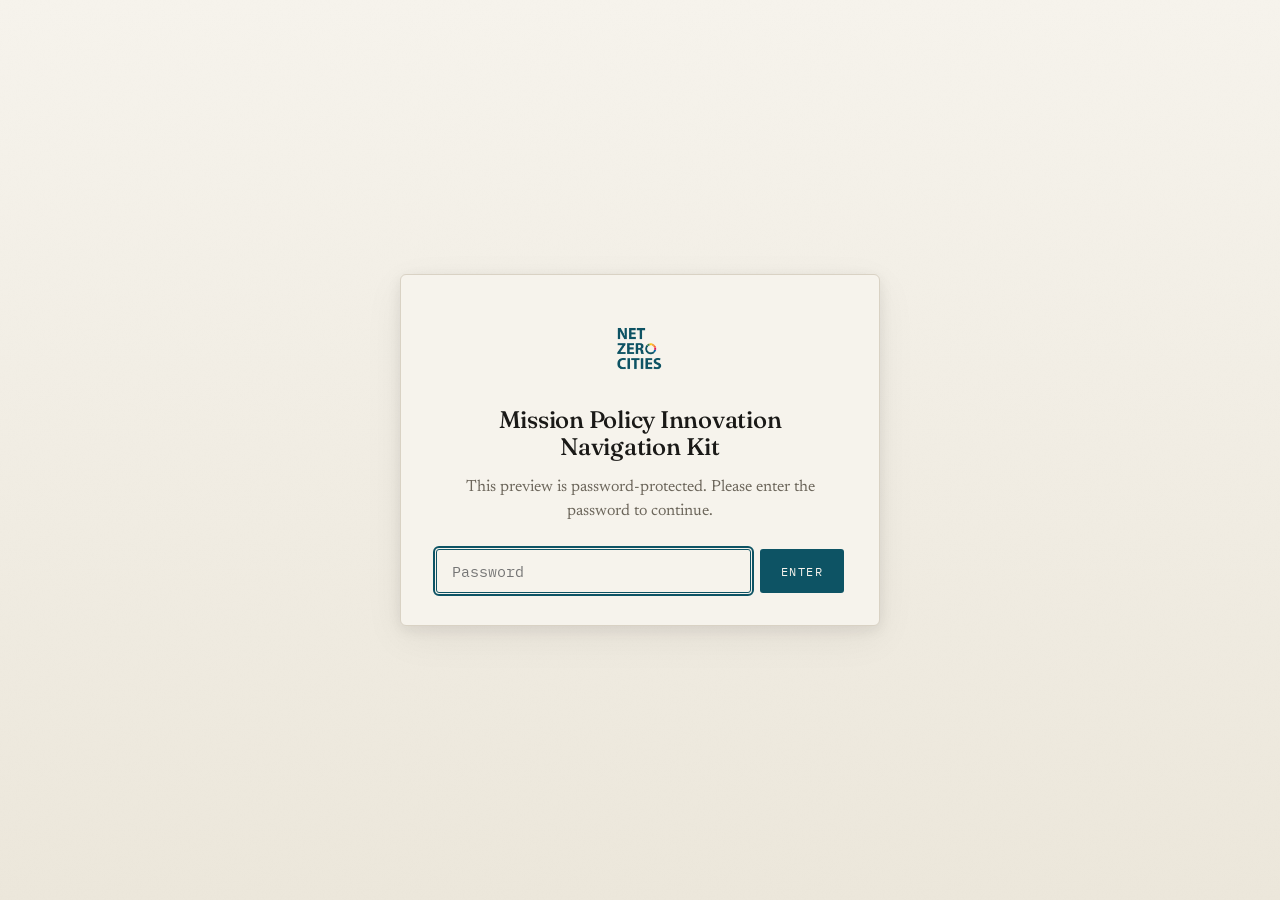
==== commit 810a9b88: "add password" ====
--- a/cases.html
+++ b/cases.html
@@ -6,7 +6,7 @@
 <link rel="icon" href="assets/img/nzc-mark.png">
 <title>Practice Cases · Navigation Kit</title>
 <meta name="description" content="The SGA1 portfolio of policy innovation practice: Finland, Romania, Spain, the three EU Policy Labs, and the integrated portfolio — filterable by support level and method.">
-<script>document.documentElement.className += ' js';</script>
+<script>document.documentElement.className += ' js';try{if(sessionStorage.getItem('nzc_gate')!=='1')document.documentElement.classList.add('gate-locked');}catch(e){document.documentElement.classList.add('gate-locked');}</script>
 <link rel="preconnect" href="https://fonts.googleapis.com">
 <link rel="preconnect" href="https://fonts.gstatic.com" crossorigin>
 <link href="https://fonts.googleapis.com/css2?family=Fraunces:ital,opsz,wght@0,9..144,300..600;1,9..144,300..500&family=IBM+Plex+Mono:wght@400;500&family=Newsreader:ital,opsz,wght@0,6..72,400..600;1,6..72,400..500&display=swap" rel="stylesheet">
@@ -306,6 +306,7 @@
     </footer>
   </main>
 </div>
+<script src="assets/js/gate.js"></script>
 <script src="assets/js/app.js"></script>
 </body>
 </html>
--- a/assets/css/styles.css
+++ b/assets/css/styles.css
@@ -453,3 +453,49 @@
   body { font-size: 1.08rem; }
   .navigator__head { flex-direction: column; align-items: flex-start; }
 }
+
+/* ---------- Password gate (temporary, client-side) ---------- */
+html.gate-locked { overflow: hidden; }
+html.gate-locked body { overflow: hidden; }
+html.gate-locked .shell,
+html.gate-locked .topbar,
+html.gate-locked .scrim { display: none !important; }
+
+.gate {
+  position: fixed; inset: 0; z-index: 200;
+  display: flex; align-items: center; justify-content: center;
+  padding: 1.5rem;
+  background: linear-gradient(180deg, #f6f3ec 0%, #ece7db 100%);
+}
+.gate::before {
+  content: ""; position: absolute; inset: 0; pointer-events: none; opacity: .5;
+  background-image: url("data:image/svg+xml,%3Csvg xmlns='http://www.w3.org/2000/svg' width='140' height='140'%3E%3Cfilter id='n'%3E%3CfeTurbulence type='fractalNoise' baseFrequency='.85' numOctaves='2' stitchTiles='stitch'/%3E%3CfeColorMatrix type='saturate' values='0'/%3E%3C/filter%3E%3Crect width='100%25' height='100%25' filter='url(%23n)' opacity='.035'/%3E%3C/svg%3E");
+}
+.gate__card {
+  position: relative; z-index: 1;
+  width: min(30rem, 100%); background: var(--paper);
+  border: 1px solid var(--hair); border-radius: 6px; box-shadow: var(--shadow-md);
+  padding: 2.4rem 2.2rem 2rem; text-align: center;
+}
+.gate__logo { width: 4.5rem; height: auto; margin: 0 auto 1.4rem; display: block; }
+.gate__title { font-family: var(--display); font-size: 1.5rem; font-weight: 500; line-height: 1.12; letter-spacing: -.01em; }
+.gate__sub { font-family: var(--body); font-size: 1rem; line-height: 1.5; color: var(--muted); margin: .9rem 0 1.6rem; }
+.gate__form { display: flex; gap: .6rem; }
+.gate__input {
+  flex: 1; font-family: var(--mono); font-size: .95rem; padding: .7rem .9rem;
+  border: 1px solid var(--hair-strong); border-radius: var(--radius); background: var(--paper); color: var(--ink);
+}
+.gate__input:focus { outline: 2px solid var(--accent); outline-offset: 1px; border-color: var(--accent); }
+.gate__btn {
+  font-family: var(--mono); font-size: .72rem; letter-spacing: .12em; text-transform: uppercase;
+  border: 0; background: var(--accent); color: var(--paper); padding: .7rem 1.3rem; border-radius: var(--radius); cursor: pointer;
+  transition: background .18s ease;
+}
+.gate__btn:hover { background: var(--accent-deep); }
+.gate__err { font-family: var(--mono); font-size: .72rem; letter-spacing: .02em; color: #a3341f; margin: 1rem 0 0; }
+.gate__card--shake { animation: gateShake .4s cubic-bezier(.36,.07,.19,.97); }
+@keyframes gateShake {
+  10%,90%{transform:translateX(-1px)} 20%,80%{transform:translateX(2px)}
+  30%,50%,70%{transform:translateX(-4px)} 40%,60%{transform:translateX(4px)}
+}
+@media (prefers-reduced-motion: reduce){ .gate__card--shake { animation: none; } }
